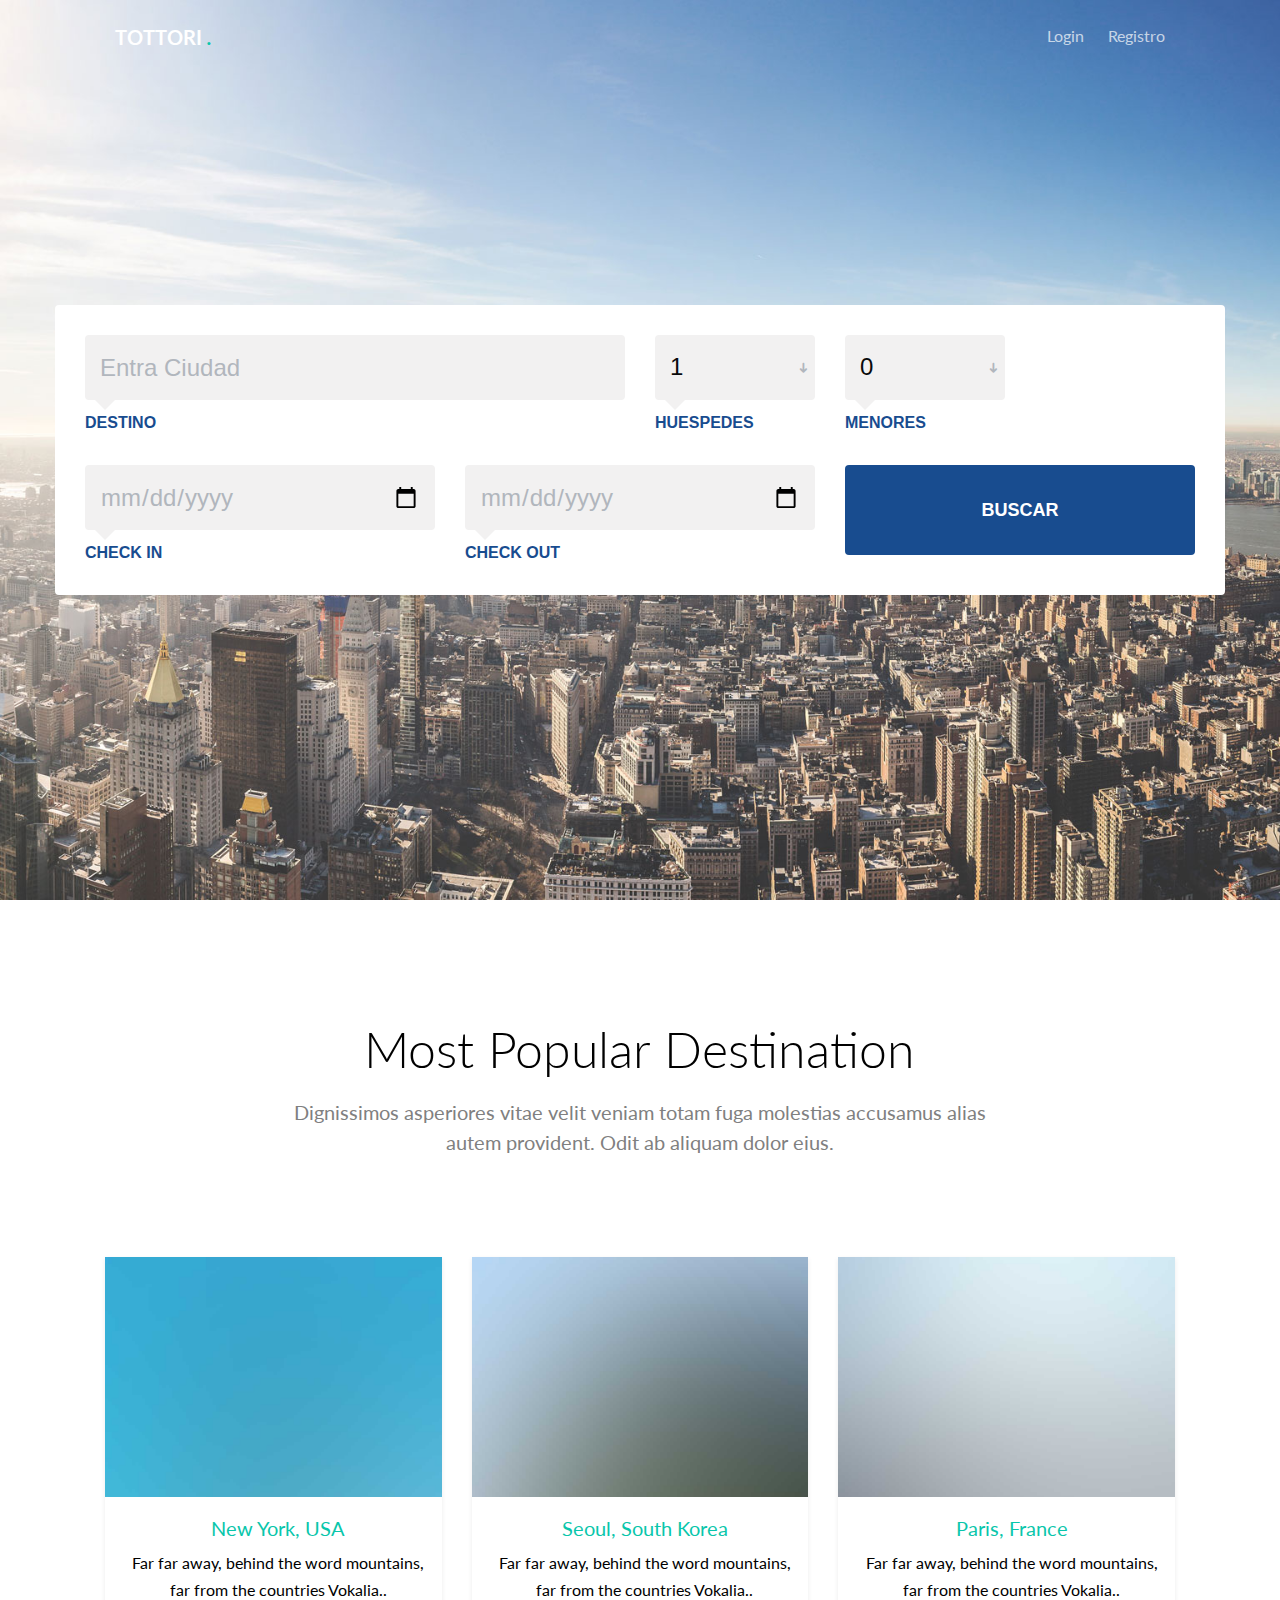
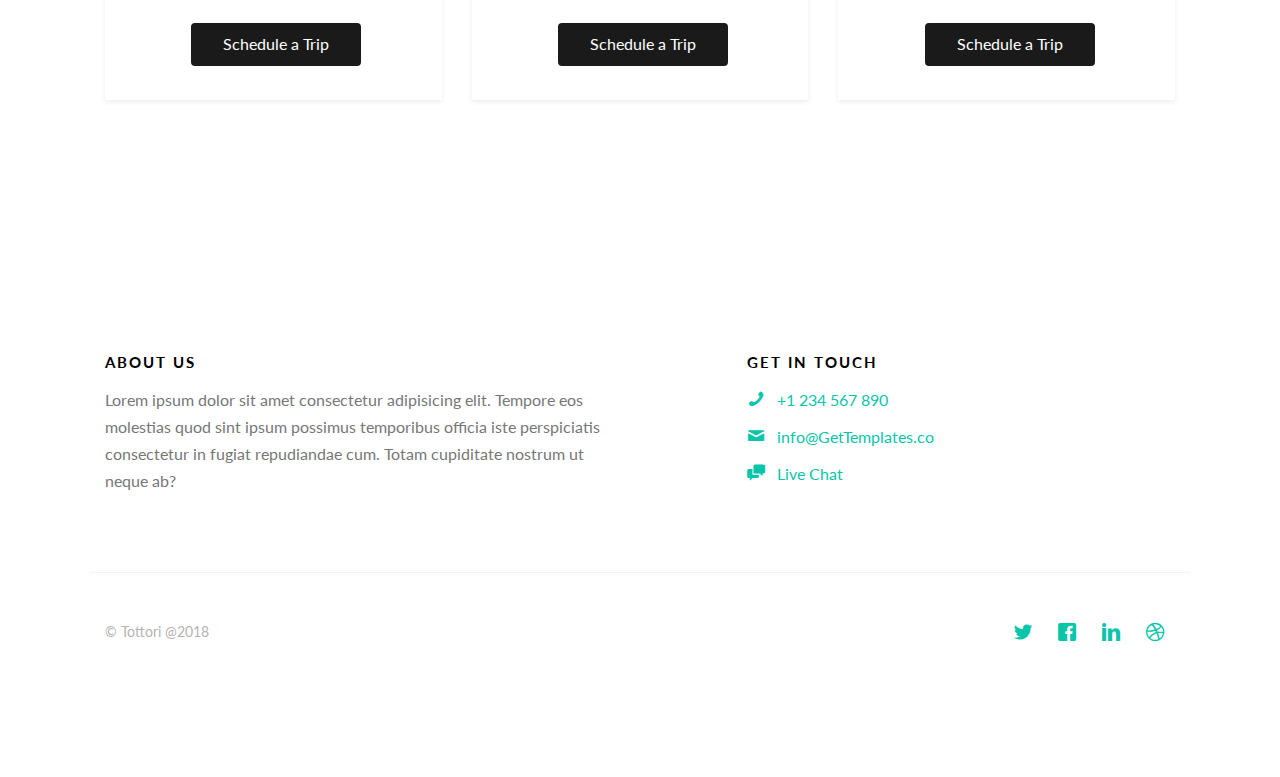
==== index.html @ a3142441 "estructura base WIP" ====
<!DOCTYPE HTML>
<!--
	Aesthetic by gettemplates.co
	Twitter: http://twitter.com/gettemplateco
	URL: http://gettemplates.co
-->
<html>
	<head>
	<meta charset="utf-8">
	<meta http-equiv="X-UA-Compatible" content="IE=edge">
	<title>Traveler &mdash; Free Website Template, Free HTML5 Template by GetTemplates.co</title>
	<meta name="viewport" content="width=device-width, initial-scale=1">
	<meta name="description" content="Free HTML5 Website Template by GetTemplates.co" />
	<meta name="keywords" content="free website templates, free html5, free template, free bootstrap, free website template, html5, css3, mobile first, responsive" />
	<meta name="author" content="GetTemplates.co" />

  	<!-- Facebook and Twitter integration -->
	<meta property="og:title" content=""/>
	<meta property="og:image" content=""/>
	<meta property="og:url" content=""/>
	<meta property="og:site_name" content=""/>
	<meta property="og:description" content=""/>
	<meta name="twitter:title" content="" />
	<meta name="twitter:image" content="" />
	<meta name="twitter:url" content="" />
	<meta name="twitter:card" content="" />

	<link href="https://fonts.googleapis.com/css?family=Lato:300,400,700" rel="stylesheet">
	
	<!-- Animate.css -->
	<link rel="stylesheet" href="css/animate.css">
	<!-- Icomoon Icon Fonts-->
	<link rel="stylesheet" href="css/icomoon.css">
	<!-- Themify Icons-->
	<link rel="stylesheet" href="css/themify-icons.css">
	<!-- Bootstrap  -->
	<link rel="stylesheet" href="css/bootstrap.css">

	<!-- Magnific Popup -->
	<link rel="stylesheet" href="css/magnific-popup.css">

	<!-- Magnific Popup -->
	<link rel="stylesheet" href="css/bootstrap-datepicker.min.css">

	<!-- Owl Carousel  -->
	<link rel="stylesheet" href="css/owl.carousel.min.css">
	<link rel="stylesheet" href="css/owl.theme.default.min.css">

	<!-- Theme style  -->
	<link rel="stylesheet" href="css/style.css"><link rel="stylesheet" href="css/bookingFormStyle.css">

	<!-- Modernizr JS -->
	<script src="js/modernizr-2.6.2.min.js"></script>
	<!-- FOR IE9 below -->
	<!--[if lt IE 9]>
	<script src="js/respond.min.js"></script>
	<![endif]-->

	</head>
	<body>
		
	<div class="gtco-loader"></div>
	
	<div id="page">

	
	<!-- <div class="page-inner"> -->
	<nav class="gtco-nav" role="navigation">
		<div class="gtco-container">
			
			<div class="row">
				<div class="col-sm-4 col-xs-12">
					<div id="gtco-logo"><a href="index.html">Tottori <em>.</em></a></div>
				</div>
				<div class="col-xs-8 text-right menu-1">
					<ul>
						<li> <a href="login.html">Login</a></li>
                        <li> <a href="registro.html">Registro</a></li>
					</ul>	
				</div>
			</div>
			
		</div>
	</nav>

	<header id="gtco-header">
        <div class="gtco-sectiong ">
            <div class="row">
            <div id="booking" class="section">
                <div class="section-center">
                    <div class="container">
                        <div class="row">
                            <div class="booking-form">
                                <form>
                                    <div class="col-md-6">
                                        <div class="form-group">
                                            <input class="form-control" type="text" placeholder="Entra Ciudad">
                                            <span class="form-label">Destino</span>
                                        </div>
                                    </div>
                                    <div class="col-md-2">
                                        <div class="form-group">
                                            <select class="form-control">
                                                <option>1</option>
                                                <option>2</option>
                                                <option>3</option>
                                                <option>4</option>
                                            </select>
                                            <span class="select-arrow"></span>
                                            <span class="form-label">Huespedes</span>
                                        </div>
                                    </div>
                                    <div class="col-md-2">
                                        <div class="form-group">
                                            <select class="form-control">
                                                <option>0</option>
                                                <option>1</option>
                                                <option>2</option>
                                            </select>
                                            <span class="select-arrow"></span>
                                            <span class="form-label">Menores</span>
                                        </div>
                                    </div>
                                    <div class="col-md-4">
                                        <div class="form-group">
                                            <input class="form-control" type="date" required>
                                            <span class="form-label">Check In</span>
                                        </div>
                                    </div>
                                    <div class="col-md-4">
                                        <div class="form-group">
                                            <input class="form-control" type="date" required>
                                            <span class="form-label">Check out</span>
                                        </div>
                                    </div>
                                    <div class="col-md-4">
                                        <div class="form-btn">
                                            <button class="submit-btn">Buscar</button>
                                        </div>
                                    </div>
                                </form>
                            </div>
                        </div>
                    </div>
                </div>
            </div>

            </div>
		</div>
	</header>

	<div class="gtco-section">
		<div class="gtco-container">
			<div class="row">
				<div class="col-md-8 col-md-offset-2 text-center gtco-heading">
					<h2>Most Popular Destination</h2>
					<p>Dignissimos asperiores vitae velit veniam totam fuga molestias accusamus alias autem provident. Odit ab aliquam dolor eius.</p>
				</div>
			</div>
			<div class="row">

				<div class="col-lg-4 col-md-4 col-sm-6">
					<a href="images/img_1.jpg" class="fh5co-card-item image-popup">
						<figure>
							<div class="overlay"><i class="ti-plus"></i></div>
							<img src="images/img_1.jpg" alt="Image" class="img-responsive">
						</figure>
						<div class="fh5co-text">
							<h2>New York, USA</h2>
							<p>Far far away, behind the word mountains, far from the countries Vokalia..</p>
							<p><span class="btn btn-primary">Schedule a Trip</span></p>
						</div>
					</a>
				</div>
				<div class="col-lg-4 col-md-4 col-sm-6">
					<a href="images/img_2.jpg" class="fh5co-card-item image-popup">
						<figure>
							<div class="overlay"><i class="ti-plus"></i></div>
							<img src="images/img_2.jpg" alt="Image" class="img-responsive">
						</figure>
						<div class="fh5co-text">
							<h2>Seoul, South Korea</h2>
							<p>Far far away, behind the word mountains, far from the countries Vokalia..</p>
							<p><span class="btn btn-primary">Schedule a Trip</span></p>
						</div>
					</a>
				</div>
				<div class="col-lg-4 col-md-4 col-sm-6">
					<a href="images/img_3.jpg" class="fh5co-card-item image-popup">
						<figure>
							<div class="overlay"><i class="ti-plus"></i></div>
							<img src="images/img_3.jpg" alt="Image" class="img-responsive">
						</figure>
						<div class="fh5co-text">
							<h2>Paris, France</h2>
							<p>Far far away, behind the word mountains, far from the countries Vokalia..</p>
							<p><span class="btn btn-primary">Schedule a Trip</span></p>
						</div>
					</a>
				</div>




			</div>
		</div>
	</div>


	<footer id="gtco-footer" role="contentinfo">
		<div class="gtco-container">
			<div class="row row-p	b-md">

				<div class="col-md-6">
					<div class="gtco-widget">
						<h3>About Us</h3>
						<p>Lorem ipsum dolor sit amet consectetur adipisicing elit. Tempore eos molestias quod sint ipsum possimus temporibus officia iste perspiciatis consectetur in fugiat repudiandae cum. Totam cupiditate nostrum ut neque ab?</p>
					</div>
				</div>



				<div class="col-md-6 col-md-push-1">
					<div class="gtco-widget">
						<h3>Get In Touch</h3>
						<ul class="gtco-quick-contact">
							<li><a href="#"><i class="icon-phone"></i> +1 234 567 890</a></li>
							<li><a href="#"><i class="icon-mail2"></i> info@GetTemplates.co</a></li>
							<li><a href="#"><i class="icon-chat"></i> Live Chat</a></li>
						</ul>
					</div>
				</div>

			</div>

			<div class="row copyright">
				<div class="col-md-12">
					<p class="pull-left">
						<small class="block">&copy; Tottori @2018</small>
					</p>
					<p class="pull-right">
						<ul class="gtco-social-icons pull-right">
							<li><a href="#"><i class="icon-twitter"></i></a></li>
							<li><a href="#"><i class="icon-facebook"></i></a></li>
							<li><a href="#"><i class="icon-linkedin"></i></a></li>
							<li><a href="#"><i class="icon-dribbble"></i></a></li>
						</ul>
					</p>
				</div>
			</div>

		</div>
	</footer>
	<!-- </div> -->

	</div>

	<div class="gototop js-top">
		<a href="#" class="js-gotop"><i class="icon-arrow-up"></i></a>
	</div>
	
	<!-- jQuery -->
	<script src="js/jquery.min.js"></script>
	<!-- jQuery Easing -->
	<script src="js/jquery.easing.1.3.js"></script>
	<!-- Bootstrap -->
	<script src="js/bootstrap.min.js"></script>
	<!-- Waypoints -->
	<script src="js/jquery.waypoints.min.js"></script>
	<!-- Carousel -->
	<script src="js/owl.carousel.min.js"></script>
	<!-- countTo -->
	<script src="js/jquery.countTo.js"></script>

	<!-- Stellar Parallax -->
	<script src="js/jquery.stellar.min.js"></script>

	<!-- Magnific Popup -->
	<script src="js/jquery.magnific-popup.min.js"></script>
	<script src="js/magnific-popup-options.js"></script>
	
	<!-- Datepicker -->
	<script src="js/bootstrap-datepicker.min.js"></script>
	

	<!-- Main -->
	<script src="js/main.js"></script>

	</body>
</html>
---- css/icomoon.css ----
@font-face {
  font-family: 'icomoon';
  src:  url('../fonts/icomoon/icomoon.eot?6iuir');
  src:  url('../fonts/icomoon/icomoon.eot?6iuir#iefix') format('embedded-opentype'),
    url('../fonts/icomoon/icomoon.ttf?6iuir') format('truetype'),
    url('../fonts/icomoon/icomoon.woff?6iuir') format('woff'),
    url('../fonts/icomoon/icomoon.svg?6iuir#icomoon') format('svg');
  font-weight: normal;
  font-style: normal;
}

[class^="icon-"], [class*=" icon-"] {
  /* use !important to prevent issues with browser extensions that change fonts */
  font-family: 'icomoon' !important;
  speak: none;
  font-style: normal;
  font-weight: normal;
  font-variant: normal;
  text-transform: none;
  line-height: 1;

  /* Better Font Rendering =========== */
  -webkit-font-smoothing: antialiased;
  -moz-osx-font-smoothing: grayscale;
}

.icon-eye:before {
  content: "\e000";
}
.icon-paper-clip:before {
  content: "\e001";
}
.icon-mail:before {
  content: "\e002";
}
.icon-toggle:before {
  content: "\e003";
}
.icon-layout:before {
  content: "\e004";
}
.icon-link:before {
  content: "\e005";
}
.icon-bell:before {
  content: "\e006";
}
.icon-lock:before {
  content: "\e007";
}
.icon-unlock:before {
  content: "\e008";
}
.icon-ribbon:before {
  content: "\e009";
}
.icon-image:before {
  content: "\e010";
}
.icon-signal:before {
  content: "\e011";
}
.icon-target:before {
  content: "\e012";
}
.icon-clipboard:before {
  content: "\e013";
}
.icon-clock:before {
  content: "\e014";
}
.icon-watch:before {
  content: "\e015";
}
.icon-air-play:before {
  content: "\e016";
}
.icon-camera:before {
  content: "\e017";
}
.icon-video:before {
  content: "\e018";
}
.icon-disc:before {
  content: "\e019";
}
.icon-printer:before {
  content: "\e020";
}
.icon-monitor:before {
  content: "\e021";
}
.icon-server:before {
  content: "\e022";
}
.icon-cog:before {
  content: "\e023";
}
.icon-heart:before {
  content: "\e024";
}
.icon-paragraph:before {
  content: "\e025";
}
.icon-align-justify:before {
  content: "\e026";
}
.icon-align-left:before {
  content: "\e027";
}
.icon-align-center:before {
  content: "\e028";
}
.icon-align-right:before {
  content: "\e029";
}
.icon-book:before {
  content: "\e030";
}
.icon-layers:before {
  content: "\e031";
}
.icon-stack:before {
  content: "\e032";
}
.icon-stack-2:before {
  content: "\e033";
}
.icon-paper:before {
  content: "\e034";
}
.icon-paper-stack:before {
  content: "\e035";
}
.icon-search:before {
  content: "\e036";
}
.icon-zoom-in:before {
  content: "\e037";
}
.icon-zoom-out:before {
  content: "\e038";
}
.icon-reply:before {
  content: "\e039";
}
.icon-circle-plus:before {
  content: "\e040";
}
.icon-circle-minus:before {
  content: "\e041";
}
.icon-circle-check:before {
  content: "\e042";
}
.icon-circle-cross:before {
  content: "\e043";
}
.icon-square-plus:before {
  content: "\e044";
}
.icon-square-minus:before {
  content: "\e045";
}
.icon-square-check:before {
  content: "\e046";
}
.icon-square-cross:before {
  content: "\e047";
}
.icon-microphone:before {
  content: "\e048";
}
.icon-record:before {
  content: "\e049";
}
.icon-skip-back:before {
  content: "\e050";
}
.icon-rewind:before {
  content: "\e051";
}
.icon-play:before {
  content: "\e052";
}
.icon-pause:before {
  content: "\e053";
}
.icon-stop:before {
  content: "\e054";
}
.icon-fast-forward:before {
  content: "\e055";
}
.icon-skip-forward:before {
  content: "\e056";
}
.icon-shuffle:before {
  content: "\e057";
}
.icon-repeat:before {
  content: "\e058";
}
.icon-folder:before {
  content: "\e059";
}
.icon-umbrella:before {
  content: "\e060";
}
.icon-moon:before {
  content: "\e061";
}
.icon-thermometer:before {
  content: "\e062";
}
.icon-drop:before {
  content: "\e063";
}
.icon-sun:before {
  content: "\e064";
}
.icon-cloud:before {
  content: "\e065";
}
.icon-cloud-upload:before {
  content: "\e066";
}
.icon-cloud-download:before {
  content: "\e067";
}
.icon-upload:before {
  content: "\e068";
}
.icon-download:before {
  content: "\e069";
}
.icon-location:before {
  content: "\e070";
}
.icon-location-2:before {
  content: "\e071";
}
.icon-map:before {
  content: "\e072";
}
.icon-battery:before {
  content: "\e073";
}
.icon-head:before {
  content: "\e074";
}
.icon-briefcase:before {
  content: "\e075";
}
.icon-speech-bubble:before {
  content: "\e076";
}
.icon-anchor:before {
  content: "\e077";
}
.icon-globe:before {
  content: "\e078";
}
.icon-box:before {
  content: "\e079";
}
.icon-reload:before {
  content: "\e080";
}
.icon-share:before {
  content: "\e081";
}
.icon-marquee:before {
  content: "\e082";
}
.icon-marquee-plus:before {
  content: "\e083";
}
.icon-marquee-minus:before {
  content: "\e084";
}
.icon-tag:before {
  content: "\e085";
}
.icon-power:before {
  content: "\e086";
}
.icon-command:before {
  content: "\e087";
}
.icon-alt:before {
  content: "\e088";
}
.icon-esc:before {
  content: "\e089";
}
.icon-bar-graph:before {
  content: "\e090";
}
.icon-bar-graph-2:before {
  content: "\e091";
}
.icon-pie-graph:before {
  content: "\e092";
}
.icon-star:before {
  content: "\e093";
}
.icon-arrow-left:before {
  content: "\e094";
}
.icon-arrow-right:before {
  content: "\e095";
}
.icon-arrow-up:before {
  content: "\e096";
}
.icon-arrow-down:before {
  content: "\e097";
}
.icon-volume:before {
  content: "\e098";
}
.icon-mute:before {
  content: "\e099";
}
.icon-content-right:before {
  content: "\e100";
}
.icon-content-left:before {
  content: "\e101";
}
.icon-grid:before {
  content: "\e102";
}
.icon-grid-2:before {
  content: "\e103";
}
.icon-columns:before {
  content: "\e104";
}
.icon-loader:before {
  content: "\e105";
}
.icon-bag:before {
  content: "\e106";
}
.icon-ban:before {
  content: "\e107";
}
.icon-flag:before {
  content: "\e108";
}
.icon-trash:before {
  content: "\e109";
}
.icon-expand:before {
  content: "\e110";
}
.icon-contract:before {
  content: "\e111";
}
.icon-maximize:before {
  content: "\e112";
}
.icon-minimize:before {
  content: "\e113";
}
.icon-plus:before {
  content: "\e114";
}
.icon-minus:before {
  content: "\e115";
}
.icon-check:before {
  content: "\e116";
}
.icon-cross:before {
  content: "\e117";
}
.icon-move:before {
  content: "\e118";
}
.icon-delete:before {
  content: "\e119";
}
.icon-menu:before {
  content: "\e120";
}
.icon-archive:before {
  content: "\e121";
}
.icon-inbox:before {
  content: "\e122";
}
.icon-outbox:before {
  content: "\e123";
}
.icon-file:before {
  content: "\e124";
}
.icon-file-add:before {
  content: "\e125";
}
.icon-file-subtract:before {
  content: "\e126";
}
.icon-help:before {
  content: "\e127";
}
.icon-open:before {
  content: "\e128";
}
.icon-ellipsis:before {
  content: "\e129";
}
.icon-add-to-list:before {
  content: "\e900";
}
.icon-classic-computer:before {
  content: "\e901";
}
.icon-controller-fast-backward:before {
  content: "\e902";
}
.icon-creative-commons-attribution:before {
  content: "\e903";
}
.icon-creative-commons-noderivs:before {
  content: "\e904";
}
.icon-creative-commons-noncommercial-eu:before {
  content: "\e905";
}
.icon-creative-commons-noncommercial-us:before {
  content: "\e906";
}
.icon-creative-commons-public-domain:before {
  content: "\e907";
}
.icon-creative-commons-remix:before {
  content: "\e908";
}
.icon-creative-commons-share:before {
  content: "\e909";
}
.icon-creative-commons-sharealike:before {
  content: "\e90a";
}
.icon-creative-commons:before {
  content: "\e90b";
}
.icon-document-landscape:before {
  content: "\e90c";
}
.icon-remove-user:before {
  content: "\e90d";
}
.icon-warning:before {
  content: "\e90e";
}
.icon-arrow-bold-down:before {
  content: "\e90f";
}
.icon-arrow-bold-left:before {
  content: "\e910";
}
.icon-arrow-bold-right:before {
  content: "\e911";
}
.icon-arrow-bold-up:before {
  content: "\e912";
}
.icon-arrow-down2:before {
  content: "\e913";
}
.icon-arrow-left2:before {
  content: "\e914";
}
.icon-arrow-long-down:before {
  content: "\e915";
}
.icon-arrow-long-left:before {
  content: "\e916";
}
.icon-arrow-long-right:before {
  content: "\e917";
}
.icon-arrow-long-up:before {
  content: "\e918";
}
.icon-arrow-right2:before {
  content: "\e919";
}
.icon-arrow-up2:before {
  content: "\e91a";
}
.icon-arrow-with-circle-down:before {
  content: "\e91b";
}
.icon-arrow-with-circle-left:before {
  content: "\e91c";
}
.icon-arrow-with-circle-right:before {
  content: "\e91d";
}
.icon-arrow-with-circle-up:before {
  content: "\e91e";
}
.icon-bookmark:before {
  content: "\e91f";
}
.icon-bookmarks:before {
  content: "\e920";
}
.icon-chevron-down:before {
  content: "\e921";
}
.icon-chevron-left:before {
  content: "\e922";
}
.icon-chevron-right:before {
  content: "\e923";
}
.icon-chevron-small-down:before {
  content: "\e924";
}
.icon-chevron-small-left:before {
  content: "\e925";
}
.icon-chevron-small-right:before {
  content: "\e926";
}
.icon-chevron-small-up:before {
  content: "\e927";
}
.icon-chevron-thin-down:before {
  content: "\e928";
}
.icon-chevron-thin-left:before {
  content: "\e929";
}
.icon-chevron-thin-right:before {
  content: "\e92a";
}
.icon-chevron-thin-up:before {
  content: "\e92b";
}
.icon-chevron-up:before {
  content: "\e92c";
}
.icon-chevron-with-circle-down:before {
  content: "\e92d";
}
.icon-chevron-with-circle-left:before {
  content: "\e92e";
}
.icon-chevron-with-circle-right:before {
  content: "\e92f";
}
.icon-chevron-with-circle-up:before {
  content: "\e930";
}
.icon-cloud2:before {
  content: "\e931";
}
.icon-controller-fast-forward:before {
  content: "\e932";
}
.icon-controller-jump-to-start:before {
  content: "\e933";
}
.icon-controller-next:before {
  content: "\e934";
}
.icon-controller-paus:before {
  content: "\e935";
}
.icon-controller-play:before {
  content: "\e936";
}
.icon-controller-record:before {
  content: "\e937";
}
.icon-controller-stop:before {
  content: "\e938";
}
.icon-controller-volume:before {
  content: "\e939";
}
.icon-dot-single:before {
  content: "\e93a";
}
.icon-dots-three-horizontal:before {
  content: "\e93b";
}
.icon-dots-three-vertical:before {
  content: "\e93c";
}
.icon-dots-two-horizontal:before {
  content: "\e93d";
}
.icon-dots-two-vertical:before {
  content: "\e93e";
}
.icon-download2:before {
  content: "\e93f";
}
.icon-emoji-flirt:before {
  content: "\e940";
}
.icon-flow-branch:before {
  content: "\e941";
}
.icon-flow-cascade:before {
  content: "\e942";
}
.icon-flow-line:before {
  content: "\e943";
}
.icon-flow-parallel:before {
  content: "\e944";
}
.icon-flow-tree:before {
  content: "\e945";
}
.icon-install:before {
  content: "\e946";
}
.icon-layers2:before {
  content: "\e947";
}
.icon-open-book:before {
  content: "\e948";
}
.icon-resize-100:before {
  content: "\e949";
}
.icon-resize-full-screen:before {
  content: "\e94a";
}
.icon-save:before {
  content: "\e94b";
}
.icon-select-arrows:before {
  content: "\e94c";
}
.icon-sound-mute:before {
  content: "\e94d";
}
.icon-sound:before {
  content: "\e94e";
}
.icon-trash2:before {
  content: "\e94f";
}
.icon-triangle-down:before {
  content: "\e950";
}
.icon-triangle-left:before {
  content: "\e951";
}
.icon-triangle-right:before {
  content: "\e952";
}
.icon-triangle-up:before {
  content: "\e953";
}
.icon-uninstall:before {
  content: "\e954";
}
.icon-upload-to-cloud:before {
  content: "\e955";
}
.icon-upload2:before {
  content: "\e956";
}
.icon-add-user:before {
  content: "\e957";
}
.icon-address:before {
  content: "\e958";
}
.icon-adjust:before {
  content: "\e959";
}
.icon-air:before {
  content: "\e95a";
}
.icon-aircraft-landing:before {
  content: "\e95b";
}
.icon-aircraft-take-off:before {
  content: "\e95c";
}
.icon-aircraft:before {
  content: "\e95d";
}
.icon-align-bottom:before {
  content: "\e95e";
}
.icon-align-horizontal-middle:before {
  content: "\e95f";
}
.icon-align-left2:before {
  content: "\e960";
}
.icon-align-right2:before {
  content: "\e961";
}
.icon-align-top:before {
  content: "\e962";
}
.icon-align-vertical-middle:before {
  content: "\e963";
}
.icon-archive2:before {
  content: "\e964";
}
.icon-area-graph:before {
  content: "\e965";
}
.icon-attachment:before {
  content: "\e966";
}
.icon-awareness-ribbon:before {
  content: "\e967";
}
.icon-back-in-time:before {
  content: "\e968";
}
.icon-back:before {
  content: "\e969";
}
.icon-bar-graph2:before {
  content: "\e96a";
}
.icon-battery2:before {
  content: "\e96b";
}
.icon-beamed-note:before {
  content: "\e96c";
}
.icon-bell2:before {
  content: "\e96d";
}
.icon-blackboard:before {
  content: "\e96e";
}
.icon-block:before {
  content: "\e96f";
}
.icon-book2:before {
  content: "\e970";
}
.icon-bowl:before {
  content: "\e971";
}
.icon-box2:before {
  content: "\e972";
}
.icon-briefcase2:before {
  content: "\e973";
}
.icon-browser:before {
  content: "\e974";
}
.icon-brush:before {
  content: "\e975";
}
.icon-bucket:before {
  content: "\e976";
}
.icon-cake:before {
  content: "\e977";
}
.icon-calculator:before {
  content: "\e978";
}
.icon-calendar:before {
  content: "\e979";
}
.icon-camera2:before {
  content: "\e97a";
}
.icon-ccw:before {
  content: "\e97b";
}
.icon-chat:before {
  content: "\e97c";
}
.icon-check2:before {
  content: "\e97d";
}
.icon-circle-with-cross:before {
  content: "\e97e";
}
.icon-circle-with-minus:before {
  content: "\e97f";
}
.icon-circle-with-plus:before {
  content: "\e980";
}
.icon-circle:before {
  content: "\e981";
}
.icon-circular-graph:before {
  content: "\e982";
}
.icon-clapperboard:before {
  content: "\e983";
}
.icon-clipboard2:before {
  content: "\e984";
}
.icon-clock2:before {
  content: "\e985";
}
.icon-code:before {
  content: "\e986";
}
.icon-cog2:before {
  content: "\e987";
}
.icon-colours:before {
  content: "\e988";
}
.icon-compass:before {
  content: "\e989";
}
.icon-copy:before {
  content: "\e98a";
}
.icon-credit-card:before {
  content: "\e98b";
}
.icon-credit:before {
  content: "\e98c";
}
.icon-cross2:before {
  content: "\e98d";
}
.icon-cup:before {
  content: "\e98e";
}
.icon-cw:before {
  content: "\e98f";
}
.icon-cycle:before {
  content: "\e990";
}
.icon-database:before {
  content: "\e991";
}
.icon-dial-pad:before {
  content: "\e992";
}
.icon-direction:before {
  content: "\e993";
}
.icon-document:before {
  content: "\e994";
}
.icon-documents:before {
  content: "\e995";
}
.icon-drink:before {
  content: "\e996";
}
.icon-drive:before {
  content: "\e997";
}
.icon-drop2:before {
  content: "\e998";
}
.icon-edit:before {
  content: "\e999";
}
.icon-email:before {
  content: "\e99a";
}
.icon-emoji-happy:before {
  content: "\e99b";
}
.icon-emoji-neutral:before {
  content: "\e99c";
}
.icon-emoji-sad:before {
  content: "\e99d";
}
.icon-erase:before {
  content: "\e99e";
}
.icon-eraser:before {
  content: "\e99f";
}
.icon-export:before {
  content: "\e9a0";
}
.icon-eye2:before {
  content: "\e9a1";
}
.icon-feather:before {
  content: "\e9a2";
}
.icon-flag2:before {
  content: "\e9a3";
}
.icon-flash:before {
  content: "\e9a4";
}
.icon-flashlight:before {
  content: "\e9a5";
}
.icon-flat-brush:before {
  content: "\e9a6";
}
.icon-folder-images:before {
  content: "\e9a7";
}
.icon-folder-music:before {
  content: "\e9a8";
}
.icon-folder-video:before {
  content: "\e9a9";
}
.icon-folder2:before {
  content: "\e9aa";
}
.icon-forward:before {
  content: "\e9ab";
}
.icon-funnel:before {
  content: "\e9ac";
}
.icon-game-controller:before {
  content: "\e9ad";
}
.icon-gauge:before {
  content: "\e9ae";
}
.icon-globe2:before {
  content: "\e9af";
}
.icon-graduation-cap:before {
  content: "\e9b0";
}
.icon-grid2:before {
  content: "\e9b1";
}
.icon-hair-cross:before {
  content: "\e9b2";
}
.icon-hand:before {
  content: "\e9b3";
}
.icon-heart-outlined:before {
  content: "\e9b4";
}
.icon-heart2:before {
  content: "\e9b5";
}
.icon-help-with-circle:before {
  content: "\e9b6";
}
.icon-help2:before {
  content: "\e9b7";
}
.icon-home:before {
  content: "\e9b8";
}
.icon-hour-glass:before {
  content: "\e9b9";
}
.icon-image-inverted:before {
  content: "\e9ba";
}
.icon-image2:before {
  content: "\e9bb";
}
.icon-images:before {
  content: "\e9bc";
}
.icon-inbox2:before {
  content: "\e9bd";
}
.icon-infinity:before {
  content: "\e9be";
}
.icon-info-with-circle:before {
  content: "\e9bf";
}
.icon-info:before {
  content: "\e9c0";
}
.icon-key:before {
  content: "\e9c1";
}
.icon-keyboard:before {
  content: "\e9c2";
}
.icon-lab-flask:before {
  content: "\e9c3";
}
.icon-landline:before {
  content: "\e9c4";
}
.icon-language:before {
  content: "\e9c5";
}
.icon-laptop:before {
  content: "\e9c6";
}
.icon-leaf:before {
  content: "\e9c7";
}
.icon-level-down:before {
  content: "\e9c8";
}
.icon-level-up:before {
  content: "\e9c9";
}
.icon-lifebuoy:before {
  content: "\e9ca";
}
.icon-light-bulb:before {
  content: "\e9cb";
}
.icon-light-down:before {
  content: "\e9cc";
}
.icon-light-up:before {
  content: "\e9cd";
}
.icon-line-graph:before {
  content: "\e9ce";
}
.icon-link2:before {
  content: "\e9cf";
}
.icon-list:before {
  content: "\e9d0";
}
.icon-location-pin:before {
  content: "\e9d1";
}
.icon-location2:before {
  content: "\e9d2";
}
.icon-lock-open:before {
  content: "\e9d3";
}
.icon-lock2:before {
  content: "\e9d4";
}
.icon-log-out:before {
  content: "\e9d5";
}
.icon-login:before {
  content: "\e9d6";
}
.icon-loop:before {
  content: "\e9d7";
}
.icon-magnet:before {
  content: "\e9d8";
}
.icon-magnifying-glass:before {
  content: "\e9d9";
}
.icon-mail2:before {
  content: "\e9da";
}
.icon-man:before {
  content: "\e9db";
}
.icon-map2:before {
  content: "\e9dc";
}
.icon-mask:before {
  content: "\e9dd";
}
.icon-medal:before {
  content: "\e9de";
}
.icon-megaphone:before {
  content: "\e9df";
}
.icon-menu2:before {
  content: "\e9e0";
}
.icon-message:before {
  content: "\e9e1";
}
.icon-mic:before {
  content: "\e9e2";
}
.icon-minus2:before {
  content: "\e9e3";
}
.icon-mobile:before {
  content: "\e9e4";
}
.icon-modern-mic:before {
  content: "\e9e5";
}
.icon-moon2:before {
  content: "\e9e6";
}
.icon-mouse:before {
  content: "\e9e7";
}
.icon-music:before {
  content: "\e9e8";
}
.icon-network:before {
  content: "\e9e9";
}
.icon-new-message:before {
  content: "\e9ea";
}
.icon-new:before {
  content: "\e9eb";
}
.icon-news:before {
  content: "\e9ec";
}
.icon-note:before {
  content: "\e9ed";
}
.icon-notification:before {
  content: "\e9ee";
}
.icon-old-mobile:before {
  content: "\e9ef";
}
.icon-old-phone:before {
  content: "\e9f0";
}
.icon-palette:before {
  content: "\e9f1";
}
.icon-paper-plane:before {
  content: "\e9f2";
}
.icon-pencil:before {
  content: "\e9f3";
}
.icon-phone:before {
  content: "\e9f4";
}
.icon-pie-chart:before {
  content: "\e9f5";
}
.icon-pin:before {
  content: "\e9f6";
}
.icon-plus2:before {
  content: "\e9f7";
}
.icon-popup:before {
  content: "\e9f8";
}
.icon-power-plug:before {
  content: "\e9f9";
}
.icon-price-ribbon:before {
  content: "\e9fa";
}
.icon-price-tag:before {
  content: "\e9fb";
}
.icon-print:before {
  content: "\e9fc";
}
.icon-progress-empty:before {
  content: "\e9fd";
}
.icon-progress-full:before {
  content: "\e9fe";
}
.icon-progress-one:before {
  content: "\e9ff";
}
.icon-progress-two:before {
  content: "\ea00";
}
.icon-publish:before {
  content: "\ea01";
}
.icon-quote:before {
  content: "\ea02";
}
.icon-radio:before {
  content: "\ea03";
}
.icon-reply-all:before {
  content: "\ea04";
}
.icon-reply2:before {
  content: "\ea05";
}
.icon-retweet:before {
  content: "\ea06";
}
.icon-rocket:before {
  content: "\ea07";
}
.icon-round-brush:before {
  content: "\ea08";
}
.icon-rss:before {
  content: "\ea09";
}
.icon-ruler:before {
  content: "\ea0a";
}
.icon-scissors:before {
  content: "\ea0b";
}
.icon-share-alternitive:before {
  content: "\ea0c";
}
.icon-share2:before {
  content: "\ea0d";
}
.icon-shareable:before {
  content: "\ea0e";
}
.icon-shield:before {
  content: "\ea0f";
}
.icon-shop:before {
  content: "\ea10";
}
.icon-shopping-bag:before {
  content: "\ea11";
}
.icon-shopping-basket:before {
  content: "\ea12";
}
.icon-shopping-cart:before {
  content: "\ea13";
}
.icon-shuffle2:before {
  content: "\ea14";
}
.icon-signal2:before {
  content: "\ea15";
}
.icon-sound-mix:before {
  content: "\ea16";
}
.icon-sports-club:before {
  content: "\ea17";
}
.icon-spreadsheet:before {
  content: "\ea18";
}
.icon-squared-cross:before {
  content: "\ea19";
}
.icon-squared-minus:before {
  content: "\ea1a";
}
.icon-squared-plus:before {
  content: "\ea1b";
}
.icon-star-outlined:before {
  content: "\ea1c";
}
.icon-star2:before {
  content: "\ea1d";
}
.icon-stopwatch:before {
  content: "\ea1e";
}
.icon-suitcase:before {
  content: "\ea1f";
}
.icon-swap:before {
  content: "\ea20";
}
.icon-sweden:before {
  content: "\ea21";
}
.icon-switch:before {
  content: "\ea22";
}
.icon-tablet:before {
  content: "\ea23";
}
.icon-tag2:before {
  content: "\ea24";
}
.icon-text-document-inverted:before {
  content: "\ea25";
}
.icon-text-document:before {
  content: "\ea26";
}
.icon-text:before {
  content: "\ea27";
}
.icon-thermometer2:before {
  content: "\ea28";
}
.icon-thumbs-down:before {
  content: "\ea29";
}
.icon-thumbs-up:before {
  content: "\ea2a";
}
.icon-thunder-cloud:before {
  content: "\ea2b";
}
.icon-ticket:before {
  content: "\ea2c";
}
.icon-time-slot:before {
  content: "\ea2d";
}
.icon-tools:before {
  content: "\ea2e";
}
.icon-traffic-cone:before {
  content: "\ea2f";
}
.icon-tree:before {
  content: "\ea30";
}
.icon-trophy:before {
  content: "\ea31";
}
.icon-tv:before {
  content: "\ea32";
}
.icon-typing:before {
  content: "\ea33";
}
.icon-unread:before {
  content: "\ea34";
}
.icon-untag:before {
  content: "\ea35";
}
.icon-user:before {
  content: "\ea36";
}
.icon-users:before {
  content: "\ea37";
}
.icon-v-card:before {
  content: "\ea38";
}
.icon-video2:before {
  content: "\ea39";
}
.icon-vinyl:before {
  content: "\ea3a";
}
.icon-voicemail:before {
  content: "\ea3b";
}
.icon-wallet:before {
  content: "\ea3c";
}
.icon-water:before {
  content: "\ea3d";
}
.icon-px-with-circle:before {
  content: "\ea3e";
}
.icon-px:before {
  content: "\ea3f";
}
.icon-basecamp:before {
  content: "\ea40";
}
.icon-behance:before {
  content: "\ea41";
}
.icon-creative-cloud:before {
  content: "\ea42";
}
.icon-dropbox:before {
  content: "\ea43";
}
.icon-evernote:before {
  content: "\ea44";
}
.icon-flattr:before {
  content: "\ea45";
}
.icon-foursquare:before {
  content: "\ea46";
}
.icon-google-drive:before {
  content: "\ea47";
}
.icon-google-hangouts:before {
  content: "\ea48";
}
.icon-grooveshark:before {
  content: "\ea49";
}
.icon-icloud:before {
  content: "\ea4a";
}
.icon-mixi:before {
  content: "\ea4b";
}
.icon-onedrive:before {
  content: "\ea4c";
}
.icon-paypal:before {
  content: "\ea4d";
}
.icon-picasa:before {
  content: "\ea4e";
}
.icon-qq:before {
  content: "\ea4f";
}
.icon-rdio-with-circle:before {
  content: "\ea50";
}
.icon-renren:before {
  content: "\ea51";
}
.icon-scribd:before {
  content: "\ea52";
}
.icon-sina-weibo:before {
  content: "\ea53";
}
.icon-skype-with-circle:before {
  content: "\ea54";
}
.icon-skype:before {
  content: "\ea55";
}
.icon-slideshare:before {
  content: "\ea56";
}
.icon-smashing:before {
  content: "\ea57";
}
.icon-soundcloud:before {
  content: "\ea58";
}
.icon-spotify-with-circle:before {
  content: "\ea59";
}
.icon-spotify:before {
  content: "\ea5a";
}
.icon-swarm:before {
  content: "\ea5b";
}
.icon-vine-with-circle:before {
  content: "\ea5c";
}
.icon-vine:before {
  content: "\ea5d";
}
.icon-vk-alternitive:before {
  content: "\ea5e";
}
.icon-vk-with-circle:before {
  content: "\ea5f";
}
.icon-vk:before {
  content: "\ea60";
}
.icon-xing-with-circle:before {
  content: "\ea61";
}
.icon-xing:before {
  content: "\ea62";
}
.icon-yelp:before {
  content: "\ea63";
}
.icon-dribbble-with-circle:before {
  content: "\ea64";
}
.icon-dribbble:before {
  content: "\ea65";
}
.icon-facebook-with-circle:before {
  content: "\ea66";
}
.icon-facebook:before {
  content: "\ea67";
}
.icon-flickr-with-circle:before {
  content: "\ea68";
}
.icon-flickr:before {
  content: "\ea69";
}
.icon-github-with-circle:before {
  content: "\ea6a";
}
.icon-github:before {
  content: "\ea6b";
}
.icon-google-with-circle:before {
  content: "\ea6c";
}
.icon-google:before {
  content: "\ea6d";
}
.icon-instagram-with-circle:before {
  content: "\ea6e";
}
.icon-instagram:before {
  content: "\ea6f";
}
.icon-lastfm-with-circle:before {
  content: "\ea70";
}
.icon-lastfm:before {
  content: "\ea71";
}
.icon-linkedin-with-circle:before {
  content: "\ea72";
}
.icon-linkedin:before {
  content: "\ea73";
}
.icon-pinterest-with-circle:before {
  content: "\ea74";
}
.icon-pinterest:before {
  content: "\ea75";
}
.icon-rdio:before {
  content: "\ea76";
}
.icon-stumbleupon-with-circle:before {
  content: "\ea77";
}
.icon-stumbleupon:before {
  content: "\ea78";
}
.icon-tumblr-with-circle:before {
  content: "\ea79";
}
.icon-tumblr:before {
  content: "\ea7a";
}
.icon-twitter-with-circle:before {
  content: "\ea7b";
}
.icon-twitter:before {
  content: "\ea7c";
}
.icon-vimeo-with-circle:before {
  content: "\ea7d";
}
.icon-vimeo:before {
  content: "\ea7e";
}
.icon-youtube-with-circle:before {
  content: "\ea7f";
}
.icon-youtube:before {
  content: "\ea80";
}
---- css/themify-icons.css ----
@font-face {
	font-family: 'themify';
	src:url('../fonts/themify-icons/themify.eot?-fvbane');
	src:url('../fonts/themify-icons/themify.eot?#iefix-fvbane') format('embedded-opentype'),
		url('../fonts/themify-icons/themify.woff?-fvbane') format('woff'),
		url('../fonts/themify-icons/themify.ttf?-fvbane') format('truetype'),
		url('../fonts/themify-icons/themify.svg?-fvbane#themify') format('svg');
	font-weight: normal;
	font-style: normal;
}

[class^="ti-"], [class*=" ti-"] {
	font-family: 'themify';
	speak: none;
	font-style: normal;
	font-weight: normal;
	font-variant: normal;
	text-transform: none;
	line-height: 1;

	/* Better Font Rendering =========== */
	-webkit-font-smoothing: antialiased;
	-moz-osx-font-smoothing: grayscale;
}

.ti-wand:before {
	content: "\e600";
}
.ti-volume:before {
	content: "\e601";
}
.ti-user:before {
	content: "\e602";
}
.ti-unlock:before {
	content: "\e603";
}
.ti-unlink:before {
	content: "\e604";
}
.ti-trash:before {
	content: "\e605";
}
.ti-thought:before {
	content: "\e606";
}
.ti-target:before {
	content: "\e607";
}
.ti-tag:before {
	content: "\e608";
}
.ti-tablet:before {
	content: "\e609";
}
.ti-star:before {
	content: "\e60a";
}
.ti-spray:before {
	content: "\e60b";
}
.ti-signal:before {
	content: "\e60c";
}
.ti-shopping-cart:before {
	content: "\e60d";
}
.ti-shopping-cart-full:before {
	content: "\e60e";
}
.ti-settings:before {
	content: "\e60f";
}
.ti-search:before {
	content: "\e610";
}
.ti-zoom-in:before {
	content: "\e611";
}
.ti-zoom-out:before {
	content: "\e612";
}
.ti-cut:before {
	content: "\e613";
}
.ti-ruler:before {
	content: "\e614";
}
.ti-ruler-pencil:before {
	content: "\e615";
}
.ti-ruler-alt:before {
	content: "\e616";
}
.ti-bookmark:before {
	content: "\e617";
}
.ti-bookmark-alt:before {
	content: "\e618";
}
.ti-reload:before {
	content: "\e619";
}
.ti-plus:before {
	content: "\e61a";
}
.ti-pin:before {
	content: "\e61b";
}
.ti-pencil:before {
	content: "\e61c";
}
.ti-pencil-alt:before {
	content: "\e61d";
}
.ti-paint-roller:before {
	content: "\e61e";
}
.ti-paint-bucket:before {
	content: "\e61f";
}
.ti-na:before {
	content: "\e620";
}
.ti-mobile:before {
	content: "\e621";
}
.ti-minus:before {
	content: "\e622";
}
.ti-medall:before {
	content: "\e623";
}
.ti-medall-alt:before {
	content: "\e624";
}
.ti-marker:before {
	content: "\e625";
}
.ti-marker-alt:before {
	content: "\e626";
}
.ti-arrow-up:before {
	content: "\e627";
}
.ti-arrow-right:before {
	content: "\e628";
}
.ti-arrow-left:before {
	content: "\e629";
}
.ti-arrow-down:before {
	content: "\e62a";
}
.ti-lock:before {
	content: "\e62b";
}
.ti-location-arrow:before {
	content: "\e62c";
}
.ti-link:before {
	content: "\e62d";
}
.ti-layout:before {
	content: "\e62e";
}
.ti-layers:before {
	content: "\e62f";
}
.ti-layers-alt:before {
	content: "\e630";
}
.ti-key:before {
	content: "\e631";
}
.ti-import:before {
	content: "\e632";
}
.ti-image:before {
	content: "\e633";
}
.ti-heart:before {
	content: "\e634";
}
.ti-heart-broken:before {
	content: "\e635";
}
.ti-hand-stop:before {
	content: "\e636";
}
.ti-hand-open:before {
	content: "\e637";
}
.ti-hand-drag:before {
	content: "\e638";
}
.ti-folder:before {
	content: "\e639";
}
.ti-flag:before {
	content: "\e63a";
}
.ti-flag-alt:before {
	content: "\e63b";
}
.ti-flag-alt-2:before {
	content: "\e63c";
}
.ti-eye:before {
	content: "\e63d";
}
.ti-export:before {
	content: "\e63e";
}
.ti-exchange-vertical:before {
	content: "\e63f";
}
.ti-desktop:before {
	content: "\e640";
}
.ti-cup:before {
	content: "\e641";
}
.ti-crown:before {
	content: "\e642";
}
.ti-comments:before {
	content: "\e643";
}
.ti-comment:before {
	content: "\e644";
}
.ti-comment-alt:before {
	content: "\e645";
}
.ti-close:before {
	content: "\e646";
}
.ti-clip:before {
	content: "\e647";
}
.ti-angle-up:before {
	content: "\e648";
}
.ti-angle-right:before {
	content: "\e649";
}
.ti-angle-left:before {
	content: "\e64a";
}
.ti-angle-down:before {
	content: "\e64b";
}
.ti-check:before {
	content: "\e64c";
}
.ti-check-box:before {
	content: "\e64d";
}
.ti-camera:before {
	content: "\e64e";
}
.ti-announcement:before {
	content: "\e64f";
}
.ti-brush:before {
	content: "\e650";
}
.ti-briefcase:before {
	content: "\e651";
}
.ti-bolt:before {
	content: "\e652";
}
.ti-bolt-alt:before {
	content: "\e653";
}
.ti-blackboard:before {
	content: "\e654";
}
.ti-bag:before {
	content: "\e655";
}
.ti-move:before {
	content: "\e656";
}
.ti-arrows-vertical:before {
	content: "\e657";
}
.ti-arrows-horizontal:before {
	content: "\e658";
}
.ti-fullscreen:before {
	content: "\e659";
}
.ti-arrow-top-right:before {
	content: "\e65a";
}
.ti-arrow-top-left:before {
	content: "\e65b";
}
.ti-arrow-circle-up:before {
	content: "\e65c";
}
.ti-arrow-circle-right:before {
	content: "\e65d";
}
.ti-arrow-circle-left:before {
	content: "\e65e";
}
.ti-arrow-circle-down:before {
	content: "\e65f";
}
.ti-angle-double-up:before {
	content: "\e660";
}
.ti-angle-double-right:before {
	content: "\e661";
}
.ti-angle-double-left:before {
	content: "\e662";
}
.ti-angle-double-down:before {
	content: "\e663";
}
.ti-zip:before {
	content: "\e664";
}
.ti-world:before {
	content: "\e665";
}
.ti-wheelchair:before {
	content: "\e666";
}
.ti-view-list:before {
	content: "\e667";
}
.ti-view-list-alt:before {
	content: "\e668";
}
.ti-view-grid:before {
	content: "\e669";
}
.ti-uppercase:before {
	content: "\e66a";
}
.ti-upload:before {
	content: "\e66b";
}
.ti-underline:before {
	content: "\e66c";
}
.ti-truck:before {
	content: "\e66d";
}
.ti-timer:before {
	content: "\e66e";
}
.ti-ticket:before {
	content: "\e66f";
}
.ti-thumb-up:before {
	content: "\e670";
}
.ti-thumb-down:before {
	content: "\e671";
}
.ti-text:before {
	content: "\e672";
}
.ti-stats-up:before {
	content: "\e673";
}
.ti-stats-down:before {
	content: "\e674";
}
.ti-split-v:before {
	content: "\e675";
}
.ti-split-h:before {
	content: "\e676";
}
.ti-smallcap:before {
	content: "\e677";
}
.ti-shine:before {
	content: "\e678";
}
.ti-shift-right:before {
	content: "\e679";
}
.ti-shift-left:before {
	content: "\e67a";
}
.ti-shield:before {
	content: "\e67b";
}
.ti-notepad:before {
	content: "\e67c";
}
.ti-server:before {
	content: "\e67d";
}
.ti-quote-right:before {
	content: "\e67e";
}
.ti-quote-left:before {
	content: "\e67f";
}
.ti-pulse:before {
	content: "\e680";
}
.ti-printer:before {
	content: "\e681";
}
.ti-power-off:before {
	content: "\e682";
}
.ti-plug:before {
	content: "\e683";
}
.ti-pie-chart:before {
	content: "\e684";
}
.ti-paragraph:before {
	content: "\e685";
}
.ti-panel:before {
	content: "\e686";
}
.ti-package:before {
	content: "\e687";
}
.ti-music:before {
	content: "\e688";
}
.ti-music-alt:before {
	content: "\e689";
}
.ti-mouse:before {
	content: "\e68a";
}
.ti-mouse-alt:before {
	content: "\e68b";
}
.ti-money:before {
	content: "\e68c";
}
.ti-microphone:before {
	content: "\e68d";
}
.ti-menu:before {
	content: "\e68e";
}
.ti-menu-alt:before {
	content: "\e68f";
}
.ti-map:before {
	content: "\e690";
}
.ti-map-alt:before {
	content: "\e691";
}
.ti-loop:before {
	content: "\e692";
}
.ti-location-pin:before {
	content: "\e693";
}
.ti-list:before {
	content: "\e694";
}
.ti-light-bulb:before {
	content: "\e695";
}
.ti-Italic:before {
	content: "\e696";
}
.ti-info:before {
	content: "\e697";
}
.ti-infinite:before {
	content: "\e698";
}
.ti-id-badge:before {
	content: "\e699";
}
.ti-hummer:before {
	content: "\e69a";
}
.ti-home:before {
	content: "\e69b";
}
.ti-help:before {
	content: "\e69c";
}
.ti-headphone:before {
	content: "\e69d";
}
.ti-harddrives:before {
	content: "\e69e";
}
.ti-harddrive:before {
	content: "\e69f";
}
.ti-gift:before {
	content: "\e6a0";
}
.ti-game:before {
	content: "\e6a1";
}
.ti-filter:before {
	content: "\e6a2";
}
.ti-files:before {
	content: "\e6a3";
}
.ti-file:before {
	content: "\e6a4";
}
.ti-eraser:before {
	content: "\e6a5";
}
.ti-envelope:before {
	content: "\e6a6";
}
.ti-download:before {
	content: "\e6a7";
}
.ti-direction:before {
	content: "\e6a8";
}
.ti-direction-alt:before {
	content: "\e6a9";
}
.ti-dashboard:before {
	content: "\e6aa";
}
.ti-control-stop:before {
	content: "\e6ab";
}
.ti-control-shuffle:before {
	content: "\e6ac";
}
.ti-control-play:before {
	content: "\e6ad";
}
.ti-control-pause:before {
	content: "\e6ae";
}
.ti-control-forward:before {
	content: "\e6af";
}
.ti-control-backward:before {
	content: "\e6b0";
}
.ti-cloud:before {
	content: "\e6b1";
}
.ti-cloud-up:before {
	content: "\e6b2";
}
.ti-cloud-down:before {
	content: "\e6b3";
}
.ti-clipboard:before {
	content: "\e6b4";
}
.ti-car:before {
	content: "\e6b5";
}
.ti-calendar:before {
	content: "\e6b6";
}
.ti-book:before {
	content: "\e6b7";
}
.ti-bell:before {
	content: "\e6b8";
}
.ti-basketball:before {
	content: "\e6b9";
}
.ti-bar-chart:before {
	content: "\e6ba";
}
.ti-bar-chart-alt:before {
	content: "\e6bb";
}
.ti-back-right:before {
	content: "\e6bc";
}
.ti-back-left:before {
	content: "\e6bd";
}
.ti-arrows-corner:before {
	content: "\e6be";
}
.ti-archive:before {
	content: "\e6bf";
}
.ti-anchor:before {
	content: "\e6c0";
}
.ti-align-right:before {
	content: "\e6c1";
}
.ti-align-left:before {
	content: "\e6c2";
}
.ti-align-justify:before {
	content: "\e6c3";
}
.ti-align-center:before {
	content: "\e6c4";
}
.ti-alert:before {
	content: "\e6c5";
}
.ti-alarm-clock:before {
	content: "\e6c6";
}
.ti-agenda:before {
	content: "\e6c7";
}
.ti-write:before {
	content: "\e6c8";
}
.ti-window:before {
	content: "\e6c9";
}
.ti-widgetized:before {
	content: "\e6ca";
}
.ti-widget:before {
	content: "\e6cb";
}
.ti-widget-alt:before {
	content: "\e6cc";
}
.ti-wallet:before {
	content: "\e6cd";
}
.ti-video-clapper:before {
	content: "\e6ce";
}
.ti-video-camera:before {
	content: "\e6cf";
}
.ti-vector:before {
	content: "\e6d0";
}
.ti-themify-logo:before {
	content: "\e6d1";
}
.ti-themify-favicon:before {
	content: "\e6d2";
}
.ti-themify-favicon-alt:before {
	content: "\e6d3";
}
.ti-support:before {
	content: "\e6d4";
}
.ti-stamp:before {
	content: "\e6d5";
}
.ti-split-v-alt:before {
	content: "\e6d6";
}
.ti-slice:before {
	content: "\e6d7";
}
.ti-shortcode:before {
	content: "\e6d8";
}
.ti-shift-right-alt:before {
	content: "\e6d9";
}
.ti-shift-left-alt:before {
	content: "\e6da";
}
.ti-ruler-alt-2:before {
	content: "\e6db";
}
.ti-receipt:before {
	content: "\e6dc";
}
.ti-pin2:before {
	content: "\e6dd";
}
.ti-pin-alt:before {
	content: "\e6de";
}
.ti-pencil-alt2:before {
	content: "\e6df";
}
.ti-palette:before {
	content: "\e6e0";
}
.ti-more:before {
	content: "\e6e1";
}
.ti-more-alt:before {
	content: "\e6e2";
}
.ti-microphone-alt:before {
	content: "\e6e3";
}
.ti-magnet:before {
	content: "\e6e4";
}
.ti-line-double:before {
	content: "\e6e5";
}
.ti-line-dotted:before {
	content: "\e6e6";
}
.ti-line-dashed:before {
	content: "\e6e7";
}
.ti-layout-width-full:before {
	content: "\e6e8";
}
.ti-layout-width-default:before {
	content: "\e6e9";
}
.ti-layout-width-default-alt:before {
	content: "\e6ea";
}
.ti-layout-tab:before {
	content: "\e6eb";
}
.ti-layout-tab-window:before {
	content: "\e6ec";
}
.ti-layout-tab-v:before {
	content: "\e6ed";
}
.ti-layout-tab-min:before {
	content: "\e6ee";
}
.ti-layout-slider:before {
	content: "\e6ef";
}
.ti-layout-slider-alt:before {
	content: "\e6f0";
}
.ti-layout-sidebar-right:before {
	content: "\e6f1";
}
.ti-layout-sidebar-none:before {
	content: "\e6f2";
}
.ti-layout-sidebar-left:before {
	content: "\e6f3";
}
.ti-layout-placeholder:before {
	content: "\e6f4";
}
.ti-layout-menu:before {
	content: "\e6f5";
}
.ti-layout-menu-v:before {
	content: "\e6f6";
}
.ti-layout-menu-separated:before {
	content: "\e6f7";
}
.ti-layout-menu-full:before {
	content: "\e6f8";
}
.ti-layout-media-right-alt:before {
	content: "\e6f9";
}
.ti-layout-media-right:before {
	content: "\e6fa";
}
.ti-layout-media-overlay:before {
	content: "\e6fb";
}
.ti-layout-media-overlay-alt:before {
	content: "\e6fc";
}
.ti-layout-media-overlay-alt-2:before {
	content: "\e6fd";
}
.ti-layout-media-left-alt:before {
	content: "\e6fe";
}
.ti-layout-media-left:before {
	content: "\e6ff";
}
.ti-layout-media-center-alt:before {
	content: "\e700";
}
.ti-layout-media-center:before {
	content: "\e701";
}
.ti-layout-list-thumb:before {
	content: "\e702";
}
.ti-layout-list-thumb-alt:before {
	content: "\e703";
}
.ti-layout-list-post:before {
	content: "\e704";
}
.ti-layout-list-large-image:before {
	content: "\e705";
}
.ti-layout-line-solid:before {
	content: "\e706";
}
.ti-layout-grid4:before {
	content: "\e707";
}
.ti-layout-grid3:before {
	content: "\e708";
}
.ti-layout-grid2:before {
	content: "\e709";
}
.ti-layout-grid2-thumb:before {
	content: "\e70a";
}
.ti-layout-cta-right:before {
	content: "\e70b";
}
.ti-layout-cta-left:before {
	content: "\e70c";
}
.ti-layout-cta-center:before {
	content: "\e70d";
}
.ti-layout-cta-btn-right:before {
	content: "\e70e";
}
.ti-layout-cta-btn-left:before {
	content: "\e70f";
}
.ti-layout-column4:before {
	content: "\e710";
}
.ti-layout-column3:before {
	content: "\e711";
}
.ti-layout-column2:before {
	content: "\e712";
}
.ti-layout-accordion-separated:before {
	content: "\e713";
}
.ti-layout-accordion-merged:before {
	content: "\e714";
}
.ti-layout-accordion-list:before {
	content: "\e715";
}
.ti-ink-pen:before {
	content: "\e716";
}
.ti-info-alt:before {
	content: "\e717";
}
.ti-help-alt:before {
	content: "\e718";
}
.ti-headphone-alt:before {
	content: "\e719";
}
.ti-hand-point-up:before {
	content: "\e71a";
}
.ti-hand-point-right:before {
	content: "\e71b";
}
.ti-hand-point-left:before {
	content: "\e71c";
}
.ti-hand-point-down:before {
	content: "\e71d";
}
.ti-gallery:before {
	content: "\e71e";
}
.ti-face-smile:before {
	content: "\e71f";
}
.ti-face-sad:before {
	content: "\e720";
}
.ti-credit-card:before {
	content: "\e721";
}
.ti-control-skip-forward:before {
	content: "\e722";
}
.ti-control-skip-backward:before {
	content: "\e723";
}
.ti-control-record:before {
	content: "\e724";
}
.ti-control-eject:before {
	content: "\e725";
}
.ti-comments-smiley:before {
	content: "\e726";
}
.ti-brush-alt:before {
	content: "\e727";
}
.ti-youtube:before {
	content: "\e728";
}
.ti-vimeo:before {
	content: "\e729";
}
.ti-twitter:before {
	content: "\e72a";
}
.ti-time:before {
	content: "\e72b";
}
.ti-tumblr:before {
	content: "\e72c";
}
.ti-skype:before {
	content: "\e72d";
}
.ti-share:before {
	content: "\e72e";
}
.ti-share-alt:before {
	content: "\e72f";
}
.ti-rocket:before {
	content: "\e730";
}
.ti-pinterest:before {
	content: "\e731";
}
.ti-new-window:before {
	content: "\e732";
}
.ti-microsoft:before {
	content: "\e733";
}
.ti-list-ol:before {
	content: "\e734";
}
.ti-linkedin:before {
	content: "\e735";
}
.ti-layout-sidebar-2:before {
	content: "\e736";
}
.ti-layout-grid4-alt:before {
	content: "\e737";
}
.ti-layout-grid3-alt:before {
	content: "\e738";
}
.ti-layout-grid2-alt:before {
	content: "\e739";
}
.ti-layout-column4-alt:before {
	content: "\e73a";
}
.ti-layout-column3-alt:before {
	content: "\e73b";
}
.ti-layout-column2-alt:before {
	content: "\e73c";
}
.ti-instagram:before {
	content: "\e73d";
}
.ti-google:before {
	content: "\e73e";
}
.ti-github:before {
	content: "\e73f";
}
.ti-flickr:before {
	content: "\e740";
}
.ti-facebook:before {
	content: "\e741";
}
.ti-dropbox:before {
	content: "\e742";
}
.ti-dribbble:before {
	content: "\e743";
}
.ti-apple:before {
	content: "\e744";
}
.ti-android:before {
	content: "\e745";
}
.ti-save:before {
	content: "\e746";
}
.ti-save-alt:before {
	content: "\e747";
}
.ti-yahoo:before {
	content: "\e748";
}
.ti-wordpress:before {
	content: "\e749";
}
.ti-vimeo-alt:before {
	content: "\e74a";
}
.ti-twitter-alt:before {
	content: "\e74b";
}
.ti-tumblr-alt:before {
	content: "\e74c";
}
.ti-trello:before {
	content: "\e74d";
}
.ti-stack-overflow:before {
	content: "\e74e";
}
.ti-soundcloud:before {
	content: "\e74f";
}
.ti-sharethis:before {
	content: "\e750";
}
.ti-sharethis-alt:before {
	content: "\e751";
}
.ti-reddit:before {
	content: "\e752";
}
.ti-pinterest-alt:before {
	content: "\e753";
}
.ti-microsoft-alt:before {
	content: "\e754";
}
.ti-linux:before {
	content: "\e755";
}
.ti-jsfiddle:before {
	content: "\e756";
}
.ti-joomla:before {
	content: "\e757";
}
.ti-html5:before {
	content: "\e758";
}
.ti-flickr-alt:before {
	content: "\e759";
}
.ti-email:before {
	content: "\e75a";
}
.ti-drupal:before {
	content: "\e75b";
}
.ti-dropbox-alt:before {
	content: "\e75c";
}
.ti-css3:before {
	content: "\e75d";
}
.ti-rss:before {
	content: "\e75e";
}
.ti-rss-alt:before {
	content: "\e75f";
}
---- css/style.css ----
@font-face {
  font-family: 'icomoon';
  src: url("../fonts/icomoon/icomoon.eot?srf3rx");
  src: url("../fonts/icomoon/icomoon.eot?srf3rx#iefix") format("embedded-opentype"), url("../fonts/icomoon/icomoon.ttf?srf3rx") format("truetype"), url("../fonts/icomoon/icomoon.woff?srf3rx") format("woff"), url("../fonts/icomoon/icomoon.svg?srf3rx#icomoon") format("svg");
  font-weight: normal;
  font-style: normal;
}
/* =======================================================
*
* 	Template Style 
*
* ======================================================= */
body {
  font-family: "Lato", Arial, sans-serif;
  font-weight: 400;
  font-size: 16px;
  line-height: 1.7;
  color: #777;
  background: #fff;
}

#page {
  position: relative;
  overflow-x: hidden;
  width: 100%;
  height: 100%;
  -webkit-transition: 0.5s;
  -o-transition: 0.5s;
  transition: 0.5s;
}
.offcanvas #page {
  overflow: hidden;
  position: absolute;
}
.offcanvas #page:after {
  -webkit-transition: 2s;
  -o-transition: 2s;
  transition: 2s;
  position: absolute;
  top: 0;
  right: 0;
  bottom: 0;
  left: 0;
  z-index: 101;
  background: rgba(0, 0, 0, 0.7);
  content: "";
}

a {
  color: #09C6AB;
  -webkit-transition: 0.5s;
  -o-transition: 0.5s;
  transition: 0.5s;
}
a:hover, a:active, a:focus {
  color: #09C6AB;
  outline: none;
  text-decoration: none;
}

p {
  margin-bottom: 20px;
}

h1, h2, h3, h4, h5, h6, figure {
  color: #000;
  font-family: "Lato", Arial, sans-serif;
  font-weight: 400;
  margin: 0 0 20px 0;
}

::-webkit-selection {
  color: #fff;
  background: #09C6AB;
}

::-moz-selection {
  color: #fff;
  background: #09C6AB;
}

::selection {
  color: #fff;
  background: #09C6AB;
}

.gtco-container {
  max-width: 1100px;
  position: relative;
  margin: 0 auto;
  padding-left: 15px;
  padding-right: 15px;
}

.gtco-nav {
  position: absolute;
  top: 0;
  left: 0;
  margin: 0;
  padding: 0;
  width: 100%;
  padding: 20px 0;
  z-index: 1001;
}
@media screen and (max-width: 768px) {
  .gtco-nav {
    padding: 20px 0;
  }
}
.gtco-nav #gtco-logo {
  font-size: 20px;
  margin: 0;
  padding: 0;
  text-transform: uppercase;
  font-weight: bold;
}
.gtco-nav #gtco-logo em {
  color: #09C6AB;
}
.gtco-nav a {
  padding: 5px 10px;
  color: #fff;
}
@media screen and (max-width: 768px) {
  .gtco-nav .menu-1, .gtco-nav .menu-2 {
    display: none;
  }
}
.gtco-nav ul {
  padding: 0;
  margin: 2px 0 0 0;
}
.gtco-nav ul li {
  padding: 0;
  margin: 0;
  list-style: none;
  display: inline;
}
.gtco-nav ul li a {
  font-size: 16px;
  padding: 30px 10px;
  color: rgba(255, 255, 255, 0.7);
  -webkit-transition: 0.3s;
  -o-transition: 0.3s;
  transition: 0.3s;
}
.gtco-nav ul li a:hover, .gtco-nav ul li a:focus, .gtco-nav ul li a:active {
  color: white;
}
.gtco-nav ul li.has-dropdown {
  position: relative;
}
.gtco-nav ul li.has-dropdown .dropdown {
  width: 130px;
  -webkit-box-shadow: 0px 4px 5px 0px rgba(0, 0, 0, 0.15);
  -moz-box-shadow: 0px 4px 5px 0px rgba(0, 0, 0, 0.15);
  box-shadow: 0px 4px 5px 0px rgba(0, 0, 0, 0.15);
  z-index: 1002;
  visibility: hidden;
  opacity: 0;
  position: absolute;
  top: 40px;
  left: 0;
  text-align: left;
  background: #fff;
  padding: 20px;
  -webkit-border-radius: 4px;
  -moz-border-radius: 4px;
  -ms-border-radius: 4px;
  border-radius: 4px;
  -webkit-transition: 0s;
  -o-transition: 0s;
  transition: 0s;
}
.gtco-nav ul li.has-dropdown .dropdown:before {
  bottom: 100%;
  left: 40px;
  border: solid transparent;
  content: " ";
  height: 0;
  width: 0;
  position: absolute;
  pointer-events: none;
  border-bottom-color: #fff;
  border-width: 8px;
  margin-left: -8px;
}
.gtco-nav ul li.has-dropdown .dropdown li {
  display: block;
  margin-bottom: 7px;
}
.gtco-nav ul li.has-dropdown .dropdown li:last-child {
  margin-bottom: 0;
}
.gtco-nav ul li.has-dropdown .dropdown li a {
  padding: 2px 0;
  display: block;
  color: #999999;
  line-height: 1.2;
  text-transform: none;
  font-size: 15px;
}
.gtco-nav ul li.has-dropdown .dropdown li a:hover {
  color: #09C6AB;
}
.gtco-nav ul li.has-dropdown .dropdown li.active > a {
  color: #000 !important;
}
.gtco-nav ul li.has-dropdown:hover a, .gtco-nav ul li.has-dropdown:focus a {
  color: #fff;
}
.gtco-nav ul li.btn-cta a {
  color: #09C6AB;
}
.gtco-nav ul li.btn-cta a span {
  border: 2px solid rgba(255, 255, 255, 0.5);
  padding: 4px 20px;
  color: #fff;
  display: -moz-inline-stack;
  display: inline-block;
  zoom: 1;
  *display: inline;
  -webkit-transition: 0.3s;
  -o-transition: 0.3s;
  transition: 0.3s;
  -webkit-border-radius: 7px;
  -moz-border-radius: 7px;
  -ms-border-radius: 7px;
  border-radius: 7px;
}
.gtco-nav ul li.btn-cta a:hover span {
  background: #fff;
  color: #09C6AB;
}
.gtco-nav ul li.active > a {
  color: #fff !important;
}

#gtco-header {
  background: #4d4d4d;
}
@media screen and (max-width: 992px) {
  #gtco-header.gtco-cover {
    height: inherit !important;
    padding: 3em 0 !important;
  }
}
@media screen and (max-width: 480px) {
  #gtco-header .text-left {
    text-align: center !important;
  }
}
@media screen and (max-width: 480px) {
  #gtco-header .btn {
    display: block;
    width: 100%;
  }
}
#gtco-header .mt-text {
  margin-top: 7em;
  margin-bottom: 3em;
}
@media screen and (max-width: 768px) {
  #gtco-header .mt-text {
    margin-top: 0;
  }
}
#gtco-header .intro-text-small {
  font-size: 14px;
  text-transform: uppercase;
  color: rgba(255, 255, 255, 0.5);
  letter-spacing: .15em;
  display: block;
  margin-bottom: 10px;
}
#gtco-header h1, #gtco-header h2 {
  margin: 0;
  padding: 0;
  color: white;
}
#gtco-header h1 {
  margin-bottom: 0px;
  font-size: 59px;
  line-height: 1.5;
  font-weight: 300;
}
@media screen and (max-width: 768px) {
  #gtco-header h1 {
    font-size: 34px;
    line-height: 1.2;
    margin-bottom: 10px;
  }
}
#gtco-header h2 {
  font-weight: 300;
  font-size: 22px;
  line-height: 1.5;
  margin-bottom: 30px;
}
#gtco-header .form-wrap {
  border-top: 10px solid #09C6AB;
  position: relative;
  width: 100%;
  -webkit-box-shadow: 0px 2px 5px 0px rgba(0, 0, 0, 0.15);
  -moz-box-shadow: 0px 2px 5px 0px rgba(0, 0, 0, 0.15);
  box-shadow: 0px 2px 5px 0px rgba(0, 0, 0, 0.15);
}
#gtco-header .form-wrap .tab-menu {
  padding: 0 !important;
  margin: 0 0 -10px 0 !important;
  width: 100%;
  float: left;
  z-index: 12;
  position: relative;
}
#gtco-header .form-wrap .tab-menu li {
  padding: 0;
  margin: 0;
  list-style: none;
  display: inline;
  float: left;
  width: 50%;
  text-align: center;
}
#gtco-header .form-wrap .tab-menu li a {
  padding: 10px 20px 20px 20px;
  float: left;
  width: 100%;
  display: block;
  background: rgba(255, 255, 255, 0.5);
  color: #1a1a1a;
}
#gtco-header .form-wrap .tab-menu li a:hover {
  color: #1a1a1a;
}
#gtco-header .form-wrap .tab-menu li.active a {
  display: block;
  padding: 10px 20px 20px 20px;
  background: #fff;
  color: #09C6AB;
}
#gtco-header .form-wrap .tab-menu li.gtco-first a {
  border-top-left-radius: 7px;
}
#gtco-header .form-wrap .tab-menu li.gtco-second a {
  border-top-right-radius: 7px;
}
#gtco-header .form-wrap .tab-content {
  z-index: 10;
  position: relative;
  clear: both;
  background: #fff;
  padding: 30px;
}
#gtco-header .form-wrap .tab-content .tab-content-inner {
  display: none;
}
#gtco-header .form-wrap .tab-content .tab-content-inner.active {
  display: block;
}

#gtco-header,
#gtco-counter,
.gtco-bg {
  background-size: cover;
  background-position: top center;
  background-repeat: no-repeat;
  position: relative;
}

.gtco-bg {
  background-position: center center;
  width: 100%;
  float: left;
  position: relative;
}

.gtco-video {
  height: 450px;
  overflow: hidden;
  margin-bottom: 30px;
  -webkit-border-radius: 7px;
  -moz-border-radius: 7px;
  -ms-border-radius: 7px;
  border-radius: 7px;
}
.gtco-video.gtco-video-sm {
  height: 250px;
}
.gtco-video a {
  z-index: 1001;
  position: absolute;
  top: 50%;
  left: 50%;
  margin-top: -45px;
  margin-left: -45px;
  width: 90px;
  height: 90px;
  display: table;
  text-align: center;
  background: #fff;
  -webkit-box-shadow: 0px 14px 30px -15px rgba(0, 0, 0, 0.75);
  -moz-box-shadow: 0px 14px 30px -15px rgba(0, 0, 0, 0.75);
  box-shadow: 0px 14px 30px -15px rgba(0, 0, 0, 0.75);
  -webkit-border-radius: 50%;
  -moz-border-radius: 50%;
  -ms-border-radius: 50%;
  border-radius: 50%;
}
.gtco-video a i {
  text-align: center;
  display: table-cell;
  vertical-align: middle;
  font-size: 40px;
}
.gtco-video .overlay {
  position: absolute;
  top: 0;
  left: 0;
  right: 0;
  bottom: 0;
  background: rgba(0, 0, 0, 0.5);
  -webkit-transition: 0.5s;
  -o-transition: 0.5s;
  transition: 0.5s;
}
.gtco-video:hover .overlay {
  background: rgba(0, 0, 0, 0.7);
}
.gtco-video:hover a {
  position: relative;
  -webkit-transform: scale(1.2);
  -moz-transform: scale(1.2);
  -ms-transform: scale(1.2);
  -o-transform: scale(1.2);
  transform: scale(1.2);
}

.gtco-cover {
  height: 900px;
  background-size: cover;
  background-position: center center;
  background-repeat: no-repeat;
  position: relative;
  float: left;
  width: 100%;
}
.gtco-cover a {
  color: #09C6AB;
}
.gtco-cover a:hover {
  color: white;
}
.gtco-cover .overlay {
  z-index: 1;
  position: absolute;
  bottom: 0;
  top: 0;
  left: 0;
  right: 0;
  background: rgba(0, 0, 0, 0.5);
}
.gtco-cover > .gtco-container {
  position: relative;
  z-index: 10;
}
@media screen and (max-width: 768px) {
  .gtco-cover {
    height: 600px;
  }
}
.gtco-cover .display-t,
.gtco-cover .display-tc {
  height: 900px;
  display: table;
  width: 100%;
}
@media screen and (max-width: 768px) {
  .gtco-cover .display-t,
  .gtco-cover .display-tc {
    height: 600px;
  }
}
.gtco-cover.gtco-cover-sm {
  height: 600px;
}
@media screen and (max-width: 768px) {
  .gtco-cover.gtco-cover-sm {
    height: 400px;
  }
}
.gtco-cover.gtco-cover-sm .display-t,
.gtco-cover.gtco-cover-sm .display-tc {
  height: 600px;
  display: table;
  width: 100%;
}
@media screen and (max-width: 768px) {
  .gtco-cover.gtco-cover-sm .display-t,
  .gtco-cover.gtco-cover-sm .display-tc {
    height: 400px;
  }
}
.gtco-cover.gtco-cover-xs {
  height: 500px;
}
@media screen and (max-width: 768px) {
  .gtco-cover.gtco-cover-xs {
    height: inherit !important;
    padding: 3em 0;
  }
}
.gtco-cover.gtco-cover-xs .display-t,
.gtco-cover.gtco-cover-xs .display-tc {
  height: 500px;
  display: table;
  width: 100%;
}
@media screen and (max-width: 768px) {
  .gtco-cover.gtco-cover-xs .display-t,
  .gtco-cover.gtco-cover-xs .display-tc {
    padding: 3em 0;
    height: inherit !important;
  }
}

.gtco-staff {
  text-align: center;
  margin-bottom: 7em;
  float: left;
  width: 100%;
}
@media screen and (max-width: 768px) {
  .gtco-staff {
    margin-bottom: 3em;
  }
}
.gtco-staff img {
  width: 100px;
  margin-bottom: 20px;
  -webkit-border-radius: 50%;
  -moz-border-radius: 50%;
  -ms-border-radius: 50%;
  border-radius: 50%;
}
.gtco-staff h3 {
  font-size: 24px;
  margin-bottom: 5px;
}
.gtco-staff p {
  margin-bottom: 30px;
}
.gtco-staff .role {
  color: #bfbfbf;
  margin-bottom: 30px;
  font-weight: normal;
  display: block;
}

.gtco-social-icons {
  margin: 0;
  padding: 0;
}
.gtco-social-icons li {
  margin: 0;
  padding: 0;
  list-style: none;
  display: -moz-inline-stack;
  display: inline-block;
  zoom: 1;
  *display: inline;
}
.gtco-social-icons li a {
  display: -moz-inline-stack;
  display: inline-block;
  zoom: 1;
  *display: inline;
  color: #09C6AB;
  padding-left: 10px;
  padding-right: 10px;
}
.gtco-social-icons li a i {
  font-size: 20px;
}

.gtco-contact-info {
  margin-bottom: 30px;
  float: left;
  width: 100%;
  position: relative;
}
.gtco-contact-info ul {
  padding: 0;
  margin: 0;
}
.gtco-contact-info ul li {
  padding: 0 0 0 50px;
  margin: 0 0 30px 0;
  list-style: none;
  position: relative;
}
.gtco-contact-info ul li:before {
  color: #cccccc;
  position: absolute;
  left: 0;
  top: .05em;
  font-family: 'icomoon';
  speak: none;
  font-style: normal;
  font-weight: normal;
  font-variant: normal;
  text-transform: none;
  line-height: 1;
  /* Better Font Rendering =========== */
  -webkit-font-smoothing: antialiased;
  -moz-osx-font-smoothing: grayscale;
}
.gtco-contact-info ul li.address:before {
  font-size: 30px;
  content: "\e9d1";
}
.gtco-contact-info ul li.phone:before {
  font-size: 23px;
  content: "\e9f4";
}
.gtco-contact-info ul li.email:before {
  font-size: 23px;
  content: "\e9da";
}
.gtco-contact-info ul li.url:before {
  font-size: 23px;
  content: "\e9af";
}

form label {
  font-weight: normal !important;
}

#gtco-header .display-tc,
#gtco-counter .display-tc,
.gtco-cover .display-tc {
  display: table-cell !important;
  vertical-align: middle;
}
#gtco-header .display-tc .intro-text-small,
#gtco-counter .display-tc .intro-text-small,
.gtco-cover .display-tc .intro-text-small {
  font-size: 14px;
  text-transform: uppercase;
  color: rgba(255, 255, 255, 0.5);
  letter-spacing: .15em;
  display: block;
  margin-bottom: 10px;
}
#gtco-header .display-tc h1, #gtco-header .display-tc h2,
#gtco-counter .display-tc h1,
#gtco-counter .display-tc h2,
.gtco-cover .display-tc h1,
.gtco-cover .display-tc h2 {
  margin: 0;
  padding: 0;
  color: white;
}
#gtco-header .display-tc h1,
#gtco-counter .display-tc h1,
.gtco-cover .display-tc h1 {
  margin-bottom: 0px;
  font-size: 59px;
  line-height: 1.5;
  font-weight: 300;
}
@media screen and (max-width: 768px) {
  #gtco-header .display-tc h1,
  #gtco-counter .display-tc h1,
  .gtco-cover .display-tc h1 {
    font-size: 34px;
    line-height: 1.2;
    margin-bottom: 10px;
  }
}
#gtco-header .display-tc h2,
#gtco-counter .display-tc h2,
.gtco-cover .display-tc h2 {
  font-weight: 300;
  font-size: 22px;
  line-height: 1.5;
  margin-bottom: 30px;
}

#gtco-counter {
  text-align: center;
}
#gtco-counter .counter {
  font-size: 50px;
  margin-bottom: 10px;
  color: #09C6AB;
  font-weight: 100;
  display: block;
}
#gtco-counter .counter-label {
  margin-bottom: 0;
  text-transform: uppercase;
  color: rgba(0, 0, 0, 0.5);
  letter-spacing: .1em;
}
@media screen and (max-width: 768px) {
  #gtco-counter .feature-center {
    margin-bottom: 50px;
  }
}
#gtco-counter .icon {
  width: 70px;
  height: 70px;
  text-align: center;
  margin-bottom: 20px;
  background: none !important;
  border: none !important;
}
#gtco-counter .icon i {
  height: 70px;
}
#gtco-counter .icon i:before {
  color: #cccccc;
  display: block;
  text-align: center;
  margin-left: 3px;
}

#gtco-features,
#gtco-features-2,
#gtco-products,
#gtco-services,
#gtco-subscribe,
#gtco-footer,
.gtco-section {
  padding: 7em 0;
  clear: both;
  position: relative;
}
@media screen and (max-width: 768px) {
  #gtco-features,
  #gtco-features-2,
  #gtco-products,
  #gtco-services,
  #gtco-subscribe,
  #gtco-footer,
  .gtco-section {
    padding: 2em 0;
  }
}
#gtco-features.border-bottom,
#gtco-features-2.border-bottom,
#gtco-products.border-bottom,
#gtco-services.border-bottom,
#gtco-subscribe.border-bottom,
#gtco-footer.border-bottom,
.gtco-section.border-bottom {
  border-bottom: 1px solid #e6e6e6;
}

#gtco-features {
  background: #09C6AB;
}
#gtco-features .gtco-heading h2 {
  color: #fff;
}
#gtco-features .gtco-heading p {
  color: rgba(255, 255, 255, 0.7);
}
#gtco-features .feature-center {
  color: #fff;
}
#gtco-features .feature-center .icon {
  width: 90px;
  height: 90px;
  border: 1px solid rgba(255, 255, 255, 0.8);
  background: #09C6AB;
}
#gtco-features .feature-center .icon i {
  color: #fff;
  font-size: 40px;
  font-style: normal;
}
#gtco-features .feature-center h3 {
  font-weight: 400;
  color: #fff;
}
#gtco-features .feature-center p {
  color: rgba(255, 255, 255, 0.7);
}

#gtco-features-2 {
  background: #efefef;
  position: relative;
  float: left;
  width: 100%;
}

.feature-center {
  text-align: center;
  padding-left: 10px;
  padding-right: 10px;
  float: left;
  width: 100%;
  margin-bottom: 40px;
}
@media screen and (max-width: 768px) {
  .feature-center {
    margin-bottom: 50px;
  }
}
.feature-center .icon {
  width: 90px;
  height: 90px;
  display: table;
  text-align: center;
  margin: 0 auto 40px auto;
  -webkit-border-radius: 50%;
  -moz-border-radius: 50%;
  -ms-border-radius: 50%;
  border-radius: 50%;
}
.feature-center .icon i {
  display: table-cell;
  vertical-align: middle;
  height: 90px;
  font-size: 40px;
  line-height: 40px;
  color: #cccccc;
}
.feature-center p, .feature-center h3 {
  margin-bottom: 30px;
}
.feature-center h3 {
  font-size: 22px;
  margin-bottom: 20px;
  color: #09C6AB;
  position: relative;
}

.feature-left {
  float: left;
  width: 100%;
  margin-bottom: 30px;
  position: relative;
}
.feature-left .icon {
  float: left;
  text-align: center;
  width: 15%;
}
.feature-left .icon i {
  display: table-cell;
  vertical-align: middle;
  font-size: 40px;
  color: #09C6AB;
}
.feature-left .feature-copy {
  float: right;
  width: 80%;
}
.feature-left .feature-copy h3 {
  font-size: 18px;
  color: #1a1a1a;
  margin-bottom: 10px;
}

.gtco-heading {
  margin-bottom: 5em;
}
.gtco-heading.gtco-heading-sm {
  margin-bottom: 2em;
}
.gtco-heading h2 {
  font-size: 50px;
  margin-bottom: 10px;
  line-height: 1.5;
  font-weight: 300;
  color: #000;
  position: relative;
}
@media screen and (max-width: 768px) {
  .gtco-heading h2 {
    font-size: 26px;
  }
}
.gtco-heading p {
  font-size: 20px;
  line-height: 1.5;
  color: gray;
}

#gtco-products {
  background: #008ee0;
}
#gtco-products .item img {
  -webkit-border-radius: 7px;
  -moz-border-radius: 7px;
  -ms-border-radius: 7px;
  border-radius: 7px;
}
#gtco-products .gtco-heading h2 {
  color: #fff;
}
#gtco-products .gtco-heading p {
  color: rgba(255, 255, 255, 0.8);
}

#gtco-subscribe {
  background: #0098EF;
}
#gtco-subscribe .form-control {
  background: transparent;
  color: #fff;
  font-size: 16px !important;
  width: 100%;
  border: 2px solid rgba(255, 255, 255, 0.2) !important;
  -webkit-transition: 0.5s;
  -o-transition: 0.5s;
  transition: 0.5s;
}
#gtco-subscribe .form-control:focus {
  background: transparent;
  border: 2px solid rgba(255, 255, 255, 0.8) !important;
}
#gtco-subscribe .form-control::-webkit-input-placeholder {
  color: #fff;
}
#gtco-subscribe .form-control:-moz-placeholder {
  /* Firefox 18- */
  color: #fff;
}
#gtco-subscribe .form-control::-moz-placeholder {
  /* Firefox 19+ */
  color: #fff;
}
#gtco-subscribe .form-control:-ms-input-placeholder {
  color: #fff;
}
#gtco-subscribe .btn {
  height: 46px;
  border: none !important;
  background: #09C6AB;
  color: #fff;
  font-size: 16px;
  text-transform: uppercase;
  font-weight: 400;
  padding-left: 50px;
  padding-right: 50px;
}
#gtco-subscribe .form-inline .form-group {
  width: 100% !important;
  margin-bottom: 10px;
}
#gtco-subscribe .form-inline .form-group .form-control {
  width: 100%;
}
#gtco-subscribe .gtco-heading {
  margin-bottom: 30px;
}
#gtco-subscribe .gtco-heading h2 {
  color: #fff;
}
#gtco-subscribe .gtco-heading p {
  color: rgba(255, 255, 255, 0.5);
}

#gtco-footer .gtco-footer-links {
  padding: 0;
  margin: 0 0 20px 0;
  float: left;
  width: 100%;
}
#gtco-footer .gtco-footer-links li {
  padding: 0;
  margin: 0 0 15px 0;
  list-style: none;
  line-height: 1;
}
#gtco-footer .gtco-footer-links li a {
  text-decoration: none;
}
#gtco-footer .gtco-footer-links li a:hover {
  text-decoration: underline;
}
#gtco-footer .gtco-widget {
  margin-bottom: 30px;
}
#gtco-footer .gtco-widget h3 {
  margin-bottom: 15px;
  font-weight: bold;
  font-size: 15px;
  letter-spacing: 2px;
  text-transform: uppercase;
}
#gtco-footer .gtco-widget .gtco-quick-contact {
  padding: 0;
  margin: 0;
}
#gtco-footer .gtco-widget .gtco-quick-contact li {
  padding: 0;
  margin: 0 0 10px 0;
  list-style: none;
}
#gtco-footer .gtco-widget .gtco-quick-contact li i {
  width: 30px;
  float: left;
  font-size: 18px;
  position: relative;
  margin-top: 4px;
  display: -moz-inline-stack;
  display: inline-block;
  zoom: 1;
  *display: inline;
}
#gtco-footer .footer-logo span {
  color: #09C6AB;
}
#gtco-footer .copyright {
  color: #b3b3b3;
  padding-top: 3em;
  margin-top: 3em;
  border-top: 1px solid #f2f2f2;
}
@media screen and (max-width: 768px) {
  #gtco-footer .copyright .pull-left,
  #gtco-footer .copyright .pull-right {
    float: none !important;
    text-align: center;
  }
}
#gtco-footer .copyright .block {
  display: block;
}

#gtco-offcanvas {
  position: absolute;
  z-index: 1901;
  width: 270px;
  background: black;
  top: 0;
  right: 0;
  top: 0;
  bottom: 0;
  padding: 45px 40px 40px 40px;
  overflow-y: auto;
  display: none;
  -moz-transform: translateX(270px);
  -webkit-transform: translateX(270px);
  -ms-transform: translateX(270px);
  -o-transform: translateX(270px);
  transform: translateX(270px);
  -webkit-transition: 0.5s;
  -o-transition: 0.5s;
  transition: 0.5s;
}
@media screen and (max-width: 768px) {
  #gtco-offcanvas {
    display: block;
  }
}
.offcanvas #gtco-offcanvas {
  -moz-transform: translateX(0px);
  -webkit-transform: translateX(0px);
  -ms-transform: translateX(0px);
  -o-transform: translateX(0px);
  transform: translateX(0px);
}
#gtco-offcanvas a {
  color: rgba(255, 255, 255, 0.5);
}
#gtco-offcanvas a:hover {
  color: rgba(255, 255, 255, 0.8);
}
#gtco-offcanvas ul {
  padding: 0;
  margin: 0;
}
#gtco-offcanvas ul li {
  padding: 0;
  margin: 0;
  list-style: none;
}
#gtco-offcanvas ul li > ul {
  padding-left: 20px;
  display: none;
}
#gtco-offcanvas ul li.offcanvas-has-dropdown > a {
  display: block;
  position: relative;
}
#gtco-offcanvas ul li.offcanvas-has-dropdown > a:after {
  position: absolute;
  right: 0px;
  font-family: 'icomoon';
  speak: none;
  font-style: normal;
  font-weight: normal;
  font-variant: normal;
  text-transform: none;
  line-height: 1;
  /* Better Font Rendering =========== */
  -webkit-font-smoothing: antialiased;
  -moz-osx-font-smoothing: grayscale;
  content: "\e921";
  font-size: 20px;
  color: rgba(255, 255, 255, 0.2);
  -webkit-transition: 0.5s;
  -o-transition: 0.5s;
  transition: 0.5s;
}
#gtco-offcanvas ul li.offcanvas-has-dropdown.active a:after {
  -webkit-transform: rotate(-180deg);
  -moz-transform: rotate(-180deg);
  -ms-transform: rotate(-180deg);
  -o-transform: rotate(-180deg);
  transform: rotate(-180deg);
}

.uppercase {
  font-size: 14px;
  color: #000;
  margin-bottom: 10px;
  font-weight: 700;
  text-transform: uppercase;
}

.gototop {
  position: fixed;
  bottom: 20px;
  right: 20px;
  z-index: 999;
  opacity: 0;
  visibility: hidden;
  -webkit-transition: 0.5s;
  -o-transition: 0.5s;
  transition: 0.5s;
}
.gototop.active {
  opacity: 1;
  visibility: visible;
}
.gototop a {
  width: 50px;
  height: 50px;
  display: table;
  background: rgba(0, 0, 0, 0.5);
  color: #fff;
  text-align: center;
  -webkit-border-radius: 4px;
  -moz-border-radius: 4px;
  -ms-border-radius: 4px;
  border-radius: 4px;
}
.gototop a i {
  height: 50px;
  display: table-cell;
  vertical-align: middle;
}
.gototop a:hover, .gototop a:active, .gototop a:focus {
  text-decoration: none;
  outline: none;
}

.gtco-nav-toggle {
  width: 25px;
  height: 25px;
  cursor: pointer;
  text-decoration: none;
}
.gtco-nav-toggle.active i::before, .gtco-nav-toggle.active i::after {
  background: #444;
}
.gtco-nav-toggle:hover, .gtco-nav-toggle:focus, .gtco-nav-toggle:active {
  outline: none;
  border-bottom: none !important;
}
.gtco-nav-toggle i {
  position: relative;
  display: inline-block;
  width: 25px;
  height: 2px;
  color: #252525;
  font: bold 14px/.4 Helvetica;
  text-transform: uppercase;
  text-indent: -55px;
  background: #252525;
  transition: all .2s ease-out;
}
.gtco-nav-toggle i::before, .gtco-nav-toggle i::after {
  content: '';
  width: 25px;
  height: 2px;
  background: #252525;
  position: absolute;
  left: 0;
  transition: all .2s ease-out;
}
.gtco-nav-toggle.gtco-nav-white > i {
  color: #fff;
  background: #fff;
}
.gtco-nav-toggle.gtco-nav-white > i::before, .gtco-nav-toggle.gtco-nav-white > i::after {
  background: #fff;
}

.gtco-nav-toggle i::before {
  top: -7px;
}

.gtco-nav-toggle i::after {
  bottom: -7px;
}

.gtco-nav-toggle:hover i::before {
  top: -10px;
}

.gtco-nav-toggle:hover i::after {
  bottom: -10px;
}

.gtco-nav-toggle.active i {
  background: transparent;
}

.gtco-nav-toggle.active i::before {
  top: 0;
  -webkit-transform: rotateZ(45deg);
  -moz-transform: rotateZ(45deg);
  -ms-transform: rotateZ(45deg);
  -o-transform: rotateZ(45deg);
  transform: rotateZ(45deg);
}

.gtco-nav-toggle.active i::after {
  bottom: 0;
  -webkit-transform: rotateZ(-45deg);
  -moz-transform: rotateZ(-45deg);
  -ms-transform: rotateZ(-45deg);
  -o-transform: rotateZ(-45deg);
  transform: rotateZ(-45deg);
}

.gtco-nav-toggle {
  position: absolute;
  right: 0px;
  top: 10px;
  z-index: 21;
  padding: 6px 0 0 0;
  display: block;
  margin: 0 auto;
  display: none;
  height: 44px;
  width: 44px;
  z-index: 2001;
  border-bottom: none !important;
}
@media screen and (max-width: 768px) {
  .gtco-nav-toggle {
    display: block;
  }
}

.btn {
  margin-right: 4px;
  margin-bottom: 4px;
  font-family: "Lato", Arial, sans-serif;
  font-size: 16px;
  font-weight: 400;
  -webkit-border-radius: 4px;
  -moz-border-radius: 4px;
  -ms-border-radius: 4px;
  border-radius: 4px;
  -webkit-transition: 0.5s;
  -o-transition: 0.5s;
  transition: 0.5s;
  padding: 8px 30px;
}
.btn.btn-md {
  padding: 8px 20px !important;
}
.btn.btn-lg {
  padding: 18px 36px !important;
}
.btn:hover, .btn:active, .btn:focus {
  box-shadow: none !important;
  outline: none !important;
}

.btn-primary {
  background: #09C6AB;
  color: #fff;
  border: 2px solid #09C6AB !important;
}
.btn-primary:hover, .btn-primary:focus, .btn-primary:active {
  background: #0adec0 !important;
  border-color: #0adec0 !important;
}
.btn-primary.btn-outline {
  background: transparent;
  color: #09C6AB;
  border: 2px solid #09C6AB;
}
.btn-primary.btn-outline:hover, .btn-primary.btn-outline:focus, .btn-primary.btn-outline:active {
  background: #09C6AB;
  color: #fff;
}

.btn-success {
  background: #5cb85c;
  color: #fff;
  border: 2px solid #5cb85c;
}
.btn-success:hover, .btn-success:focus, .btn-success:active {
  background: #4cae4c !important;
  border-color: #4cae4c !important;
}
.btn-success.btn-outline {
  background: transparent;
  color: #5cb85c;
  border: 2px solid #5cb85c;
}
.btn-success.btn-outline:hover, .btn-success.btn-outline:focus, .btn-success.btn-outline:active {
  background: #5cb85c;
  color: #fff;
}

.btn-info {
  background: #5bc0de;
  color: #fff;
  border: 2px solid #5bc0de;
}
.btn-info:hover, .btn-info:focus, .btn-info:active {
  background: #46b8da !important;
  border-color: #46b8da !important;
}
.btn-info.btn-outline {
  background: transparent;
  color: #5bc0de;
  border: 2px solid #5bc0de;
}
.btn-info.btn-outline:hover, .btn-info.btn-outline:focus, .btn-info.btn-outline:active {
  background: #5bc0de;
  color: #fff;
}

.btn-warning {
  background: #f0ad4e;
  color: #fff;
  border: 2px solid #f0ad4e;
}
.btn-warning:hover, .btn-warning:focus, .btn-warning:active {
  background: #eea236 !important;
  border-color: #eea236 !important;
}
.btn-warning.btn-outline {
  background: transparent;
  color: #f0ad4e;
  border: 2px solid #f0ad4e;
}
.btn-warning.btn-outline:hover, .btn-warning.btn-outline:focus, .btn-warning.btn-outline:active {
  background: #f0ad4e;
  color: #fff;
}

.btn-danger {
  background: #d9534f;
  color: #fff;
  border: 2px solid #d9534f;
}
.btn-danger:hover, .btn-danger:focus, .btn-danger:active {
  background: #d43f3a !important;
  border-color: #d43f3a !important;
}
.btn-danger.btn-outline {
  background: transparent;
  color: #d9534f;
  border: 2px solid #d9534f;
}
.btn-danger.btn-outline:hover, .btn-danger.btn-outline:focus, .btn-danger.btn-outline:active {
  background: #d9534f;
  color: #fff;
}

.btn-white {
  background: #fff;
  color: #000;
  border: 2px solid #fff;
}
.btn-white:hover, .btn-white:focus, .btn-white:active {
  color: #000;
  background: #f2f2f2 !important;
  border-color: #f2f2f2 !important;
}
.btn-white.btn-outline {
  color: #fff;
  border: 2px solid #fff;
}
.btn-white.btn-outline:hover, .btn-white.btn-outline:focus, .btn-white.btn-outline:active {
  background: #fff;
  color: #000;
  border: 2px solid #fff;
}

.btn-outline {
  background: none;
  border: 2px solid gray;
  font-size: 16px;
  -webkit-transition: 0.3s;
  -o-transition: 0.3s;
  transition: 0.3s;
}
.btn-outline:hover, .btn-outline:focus, .btn-outline:active {
  box-shadow: none;
}

.btn.with-arrow {
  position: relative;
  -webkit-transition: 0.3s;
  -o-transition: 0.3s;
  transition: 0.3s;
}
.btn.with-arrow i {
  visibility: hidden;
  opacity: 0;
  position: absolute;
  right: 0px;
  top: 50%;
  margin-top: -8px;
  -webkit-transition: 0.2s;
  -o-transition: 0.2s;
  transition: 0.2s;
}
.btn.with-arrow:hover {
  padding-right: 50px;
}
.btn.with-arrow:hover i {
  color: #fff;
  right: 18px;
  visibility: visible;
  opacity: 1;
}

.form-control {
  box-shadow: none;
  background: transparent;
  border: 2px solid rgba(0, 0, 0, 0.1);
  height: 46px;
  font-size: 16px;
  font-weight: 300;
  padding-left: 15px;
  padding-right: 15px;
}
.form-control:active, .form-control:focus {
  outline: none;
  box-shadow: none;
  border-color: #09C6AB;
}

.row-mt-15em {
  margin-top: 15em;
}
@media screen and (max-width: 768px) {
  .row-mt-15em {
    margin-top: 7em;
  }
}

.mt-sm {
  margin-top: 6em;
}
@media screen and (max-width: 768px) {
  .mt-sm {
    margin-top: 3em;
  }
}

.row-pb-md {
  padding-bottom: 4em !important;
}

.row-pb-sm {
  padding-bottom: 2em !important;
}

.gtco-loader {
  position: fixed;
  left: 0px;
  top: 0px;
  width: 100%;
  height: 100%;
  z-index: 9999;
  background: url(../images/loader.gif) center no-repeat #fff;
}

.js .animate-box {
  opacity: 0;
}

@media screen and (max-width: 768px) {
  .gtco-nav .gtco-contact {
    text-align: left !important;
  }
}
.gtco-nav .gtco-contact ul {
  padding: 0;
  margin: 0 0 20px 0;
}
.gtco-nav .gtco-contact ul li {
  padding: 0;
  margin: 0;
}
.gtco-nav .gtco-contact ul li a {
  font-size: 14px;
  font-weight: bold !important;
  margin-left: 0px;
}
.gtco-nav .gtco-contact ul li a i {
  color: #09C6AB;
}
.gtco-nav .gtco-contact ul li a:hover i {
  color: #fff;
}

.gtco-flex {
  flex-wrap: wrap;
  -webkit-flex-wrap: wrap;
  -moz-flex-wrap: wrap;
  display: -webkit-box;
  display: -moz-box;
  display: -ms-flexbox;
  display: -webkit-flex;
  display: flex;
  position: relative;
  float: left;
}

/* Owl Override Style */
.owl-carousel .owl-controls,
.owl-carousel-posts .owl-controls {
  margin-top: 0;
}

.owl-carousel .owl-controls .owl-nav .owl-next,
.owl-carousel .owl-controls .owl-nav .owl-prev,
.owl-carousel-posts .owl-controls .owl-nav .owl-next,
.owl-carousel-posts .owl-controls .owl-nav .owl-prev {
  top: 50%;
  margin-top: -39px;
  z-index: 9999;
  position: absolute;
  -webkit-transition: 0.2s;
  -o-transition: 0.2s;
  transition: 0.2s;
}

.owl-carousel-posts .owl-controls .owl-nav .owl-next,
.owl-carousel-posts .owl-controls .owl-nav .owl-prev {
  top: 24%;
}

.owl-carousel .owl-controls .owl-nav .owl-next,
.owl-carousel-posts .owl-controls .owl-nav .owl-next {
  right: 20px;
}
.owl-carousel .owl-controls .owl-nav .owl-next:hover,
.owl-carousel-posts .owl-controls .owl-nav .owl-next:hover {
  margin-right: -10px;
}

.owl-carousel .owl-controls .owl-nav .owl-prev,
.owl-carousel-posts .owl-controls .owl-nav .owl-prev {
  left: 20px;
}
.owl-carousel .owl-controls .owl-nav .owl-prev:hover,
.owl-carousel-posts .owl-controls .owl-nav .owl-prev:hover {
  margin-left: -10px;
}

.owl-carousel-posts .owl-controls .owl-nav .owl-next i,
.owl-carousel-posts .owl-controls .owl-nav .owl-prev i,
.owl-carousel-fullwidth .owl-controls .owl-nav .owl-next i,
.owl-carousel-fullwidth .owl-controls .owl-nav .owl-prev i {
  color: #444;
}
.owl-carousel-posts .owl-controls .owl-nav .owl-next:hover i,
.owl-carousel-posts .owl-controls .owl-nav .owl-prev:hover i,
.owl-carousel-fullwidth .owl-controls .owl-nav .owl-next:hover i,
.owl-carousel-fullwidth .owl-controls .owl-nav .owl-prev:hover i {
  color: #000;
}

.owl-carousel-fullwidth.fh5co-light-arrow .owl-controls .owl-nav .owl-next i,
.owl-carousel-fullwidth.fh5co-light-arrow .owl-controls .owl-nav .owl-prev i {
  color: #fff;
}
.owl-carousel-fullwidth.fh5co-light-arrow .owl-controls .owl-nav .owl-next:hover i,
.owl-carousel-fullwidth.fh5co-light-arrow .owl-controls .owl-nav .owl-prev:hover i {
  color: #fff;
}

@media screen and (max-width: 768px) {
  .owl-theme .owl-controls .owl-nav {
    display: none;
  }
}

.owl-theme .owl-controls .owl-nav [class*="owl-"] {
  background: none !important;
}
.owl-theme .owl-controls .owl-nav [class*="owl-"] i {
  font-size: 24px;
  background: #f54c53 !important;
  padding: 12px;
  -webkit-transition: 0.5s;
  -o-transition: 0.5s;
  transition: 0.5s;
}
.owl-theme .owl-controls .owl-nav [class*="owl-"]:hover i, .owl-theme .owl-controls .owl-nav [class*="owl-"]:focus i {
  background: #f54c53 !important;
}

.owl-theme .owl-dots {
  position: absolute;
  bottom: 0;
  width: 100%;
  text-align: center;
}

.owl-carousel-fullwidth.owl-theme .owl-dots {
  bottom: 0;
  margin-bottom: -2.5em;
}

.owl-theme .owl-dots .owl-dot span {
  width: 10px;
  height: 10px;
  background: #09C6AB;
  -webkit-transition: 0.2s;
  -o-transition: 0.2s;
  transition: 0.2s;
  border: 2px solid transparent;
}
.owl-theme .owl-dots .owl-dot span:hover {
  background: none;
  border: 2px solid #09C6AB;
}

.owl-theme .owl-dots .owl-dot.active span, .owl-theme .owl-dots .owl-dot:hover span {
  background: none;
  border: 2px solid #09C6AB;
}

.fh5co-card-item {
  display: block;
  width: 100%;
  position: relative;
  background: #fff;
  overflow: hidden;
  z-index: 9;
  bottom: 0;
  margin-bottom: 30px;
  -webkit-box-shadow: 0px 2px 5px 0px rgba(0, 0, 0, 0.08);
  -moz-box-shadow: 0px 2px 5px 0px rgba(0, 0, 0, 0.08);
  -ms-box-shadow: 0px 2px 5px 0px rgba(0, 0, 0, 0.08);
  -o-box-shadow: 0px 2px 5px 0px rgba(0, 0, 0, 0.08);
  box-shadow: 0px 2px 5px 0px rgba(0, 0, 0, 0.08);
  -webkit-border-radius: 0px;
  -moz-border-radius: 0px;
  -ms-border-radius: 0px;
  border-radius: 0px;
  -webkit-transition: 0.3s;
  -o-transition: 0.3s;
  transition: 0.3s;
}
.fh5co-card-item figure {
  height: 240px;
  overflow: hidden;
  z-index: 12;
  position: relative;
}
.fh5co-card-item figure .overlay {
  opacity: 0;
  visibility: hidden;
  z-index: 10;
  top: 0;
  left: 0;
  right: 0;
  bottom: 0;
  position: absolute;
  background: rgba(0, 0, 0, 0.4);
  -webkit-transition: 0.7s;
  -o-transition: 0.7s;
  transition: 0.7s;
}
.fh5co-card-item figure .overlay i {
  z-index: 12;
  color: #fff;
  font-size: 30px;
  position: absolute;
  margin-left: -15px;
  margin-top: -45px;
  top: 50%;
  left: 50%;
  -webkit-transition: 0.3s;
  -o-transition: 0.3s;
  transition: 0.3s;
}
.fh5co-card-item img {
  z-index: 8;
  opacity: 1;
  -webkit-transition: 0.3s;
  -o-transition: 0.3s;
  transition: 0.3s;
}
.fh5co-card-item .fh5co-text {
  padding: 0px 10px 10px 20px;
  text-align: center;
}
.fh5co-card-item .fh5co-text h2, .fh5co-card-item .fh5co-text span {
  text-decoration: none !important;
}
.fh5co-card-item .fh5co-text h2 {
  font-size: 20px;
  font-weight: 400;
  margin: 0 0 10px 0;
  color: #09C6AB;
}
.fh5co-card-item .fh5co-text span {
  color: #b3b3b3;
  font-size: 16px;
  font-weight: 400;
}
.fh5co-card-item .fh5co-text p {
  color: #000;
  -webkit-transition: 0.5s;
  -o-transition: 0.5s;
  transition: 0.5s;
}
.fh5co-card-item .fh5co-text span.btn {
  color: #fff !important;
  opacity: 1;
  visibility: visible;
  bottom: 0;
  background: #1a1a1a;
  border: 2px solid #1a1a1a !important;
  position: relative;
  -webkit-transition: 0.5s;
  -o-transition: 0.5s;
  transition: 0.5s;
}
.fh5co-card-item:hover, .fh5co-card-item:focus {
  bottom: 7px;
  text-decoration: none;
  -webkit-box-shadow: 0px 1px 20px 0px rgba(0, 0, 0, 0.19);
  -moz-box-shadow: 0px 1px 20px 0px rgba(0, 0, 0, 0.19);
  -ms-box-shadow: 0px 1px 20px 0px rgba(0, 0, 0, 0.19);
  -o-box-shadow: 0px 1px 20px 0px rgba(0, 0, 0, 0.19);
  box-shadow: 0px 1px 20px 0px rgba(0, 0, 0, 0.19);
}
.fh5co-card-item:hover img, .fh5co-card-item:focus img {
  -webkot-transform: scale(1.2);
  -moz-transform: scale(1.2);
  -ms-transform: scale(1.2);
  -o-transform: scale(1.2);
  transform: scale(1.2);
}
.fh5co-card-item:hover span.btn, .fh5co-card-item:focus span.btn {
  opacity: 1;
  visibility: visible;
  bottom: 0px;
  border: 2px solid #0adec0 !important;
  background: #0adec0 !important;
}
.fh5co-card-item:hover figure .overlay, .fh5co-card-item:focus figure .overlay {
  opacity: 1;
  visibility: visible;
}
.fh5co-card-item:hover figure .overlay i, .fh5co-card-item:focus figure .overlay i {
  margin-top: -15px;
}
.fh5co-card-item:hover h2, .fh5co-card-item:hover span, .fh5co-card-item:focus h2, .fh5co-card-item:focus span {
  text-decoration: none !important;
}

@media screen and (max-width: 768px) {
  .macbook-wrap img {
    max-width: 100%;
  }
}

.price-box {
  background: #fff;
  border: 2px solid #ECEEF0;
  text-align: center;
  padding: 30px;
  margin-bottom: 40px;
  position: relative;
  -webkit-border-radius: 5px;
  -moz-border-radius: 5px;
  -ms-border-radius: 5px;
  border-radius: 5px;
}
.price-box.popular {
  border: 2px solid #09C6AB;
}
.price-box.popular .popular-text {
  top: 0;
  left: 50%;
  margin-left: -54px;
  margin-top: -2em;
  position: absolute;
  padding: 4px 20px;
  background: #09C6AB;
  color: #fff;
  -webkit-border-radius: 4px;
  -moz-border-radius: 4px;
  -ms-border-radius: 4px;
  border-radius: 4px;
}
.price-box.popular .popular-text:after {
  content: "";
  position: absolute;
  top: 100%;
  left: 50%;
  margin-left: -10px;
  border-top: 10px solid black;
  border-top-color: #09C6AB;
  border-left: 10px solid transparent;
  border-right: 10px solid transparent;
}

.pricing-plan {
  margin: 0 0 30px 0;
  padding: 0;
  letter-spacing: 2px;
  text-transform: uppercase;
  font-weight: 700;
}

.price {
  font-size: 50px;
  color: #000;
}
.price .currency {
  font-size: 20px;
  top: -1.2em;
}
.price small {
  font-size: 16px;
}

.pricing-info {
  padding: 0;
  margin: 0 0 30px 0;
}
.pricing-info li {
  padding: 0;
  margin: 0;
  list-style: none;
  text-align: center;
}

.fh5co-faq-list {
  margin: 0;
  padding: 0;
}
.fh5co-faq-list li {
  margin: 0 0 40px 0;
  padding: 0;
  line-height: 1.5;
  list-style: none;
}
@media screen and (max-width: 768px) {
  .fh5co-faq-list li {
    margin: 0 0 20px 0;
  }
}
.fh5co-faq-list li h2 {
  font-size: 26px;
  font-weight: 300;
  margin-bottom: 15px;
}
@media screen and (max-width: 768px) {
  .fh5co-faq-list li h2 {
    font-size: 26px;
  }
}

/*# sourceMappingURL=style.css.map */
---- css/bookingFormStyle.css ----
.section {
  position: relative;
  height: 100vh;
}

.section .section-center {
  position: absolute;
  top: 50%;
  left: 0;
  right: 0;
  -webkit-transform: translateY(-50%);
  transform: translateY(-50%);
}

#booking {
  font-family: 'Montserrat', sans-serif;
  background-image: url('../img/background.jpg');
  background-size: cover;
  background-position: center;
  font-weight: 300;
}

.booking-form {
  background: #fff;
  padding: 30px 15px 0px;
  border-radius: 4px;
  overflow: auto;
}

.booking-form .form-group {
  position: relative;
  margin-bottom: 30px;
}

.booking-form .form-control {
  border: none;
  height: 65px;
  -webkit-box-shadow: none;
  box-shadow: none;
  font-size: 24px;
  color: #090a0b;
  font-weight: 300;
  background: #f2f1f1;
  border-radius: 4px;
}

.booking-form .form-control::-webkit-input-placeholder {
  color: #b1b6bd;
}

.booking-form .form-control:-ms-input-placeholder {
  color: #b1b6bd;
}

.booking-form .form-control::placeholder {
  color: #b1b6bd;
}

.booking-form input[type="date"].form-control:invalid {
  color: #b1b6bd;
}

.booking-form select.form-control {
  -webkit-appearance: none;
  -moz-appearance: none;
  appearance: none;
}

.booking-form select.form-control+.select-arrow {
  position: absolute;
  right: 0px;
  top: 0px;
  width: 24px;
  text-align: center;
  pointer-events: none;
  height: 65px;
  line-height: 65px;
  color: #b1b6bd;
  font-size: 14px;
}

.booking-form select.form-control+.select-arrow:after {
  content: '\279C';
  display: block;
  -webkit-transform: rotate(90deg);
  transform: rotate(90deg);
}

.booking-form .form-label {
  color: #184c8f;
  display: block;
  font-weight: 600;
  height: 25px;
  line-height: 25px;
  font-size: 16px;
  position: relative;
  margin-top: 10px;
  text-transform: uppercase;
}

.booking-form .form-label:after {
  content: '';
  position: absolute;
  left: 10px;
  top: -10px;
  width: 0;
  height: 0;
  border-style: solid;
  border-width: 10px 10px 0 10px;
  border-color: #f2f1f1 transparent transparent transparent;
}

.booking-form .form-btn {
  margin-bottom: 30px;
}

.booking-form .submit-btn {
  background: #184c8f;
  border: none;
  font-weight: 600;
  text-transform: uppercase;
  height: 90px;
  font-size: 18px;
  width: 100%;
  color: #fff;
  border-radius: 4px;
  display: block;
}
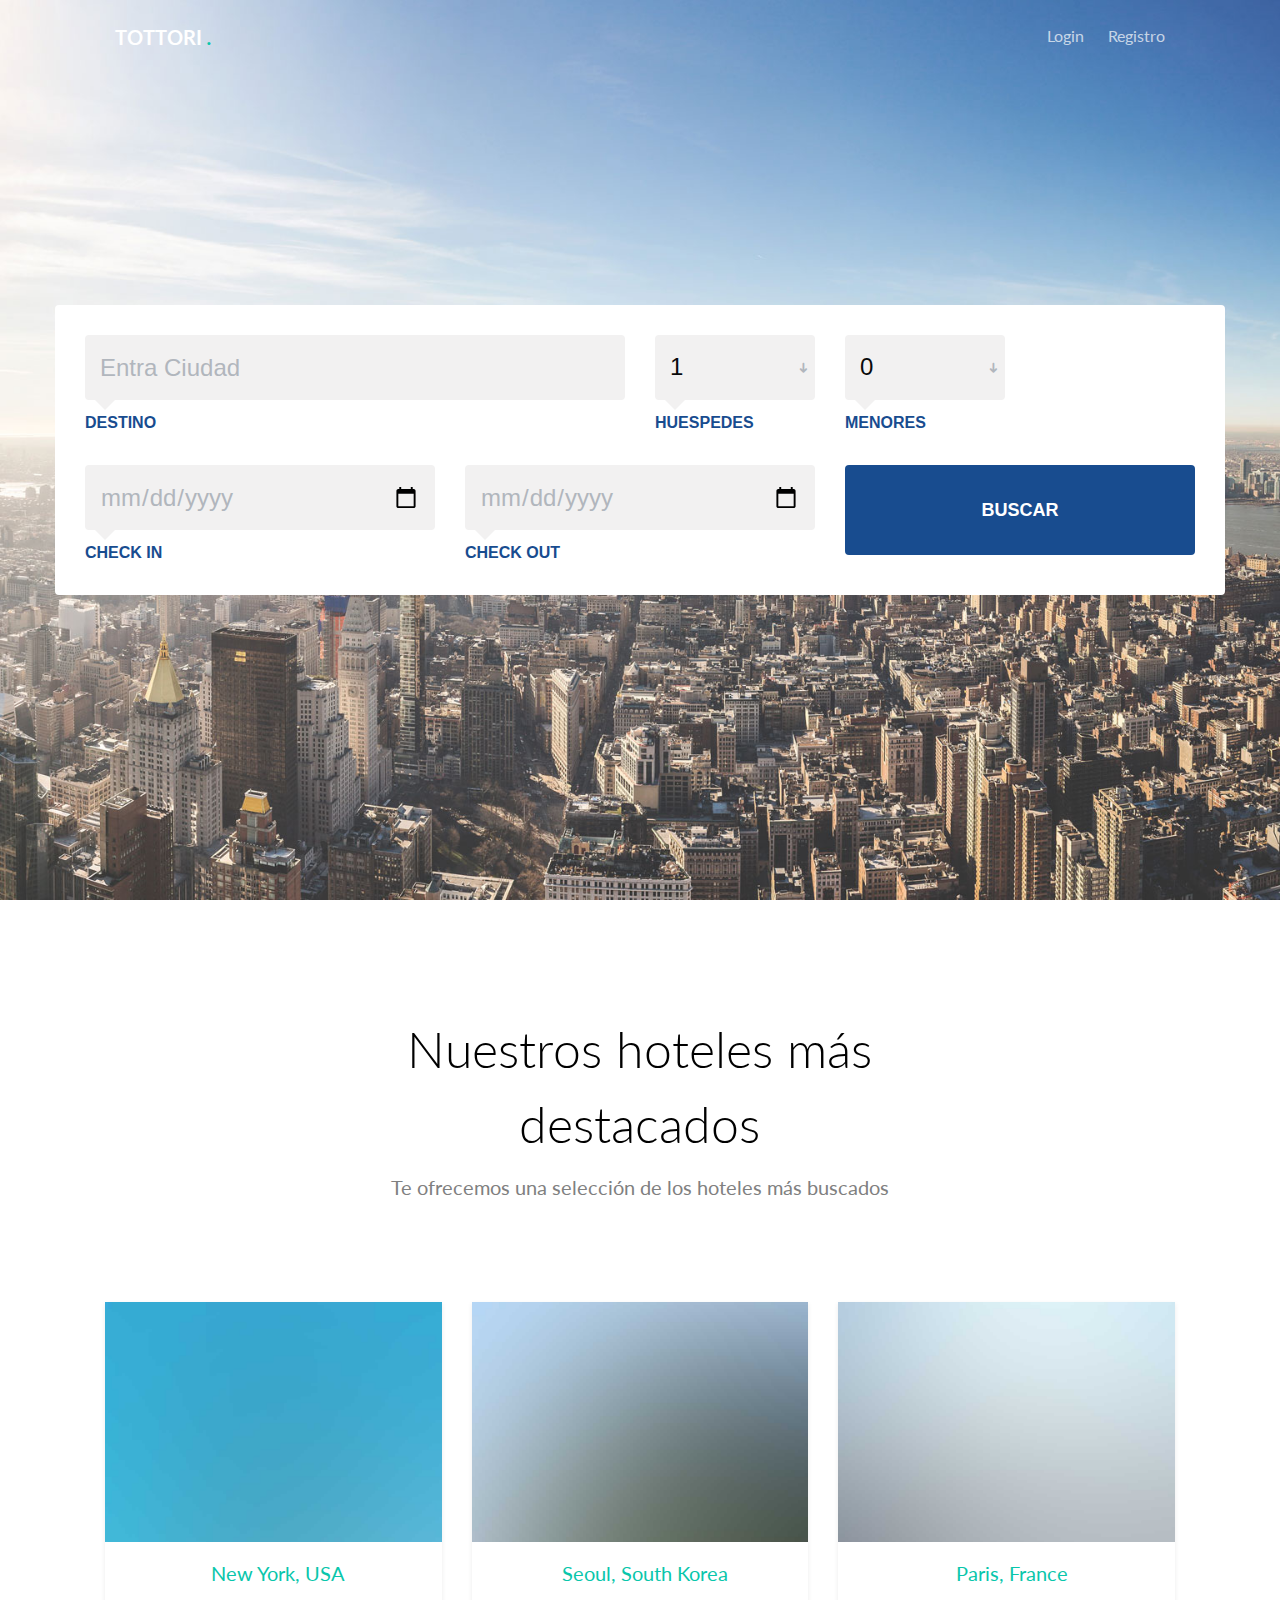
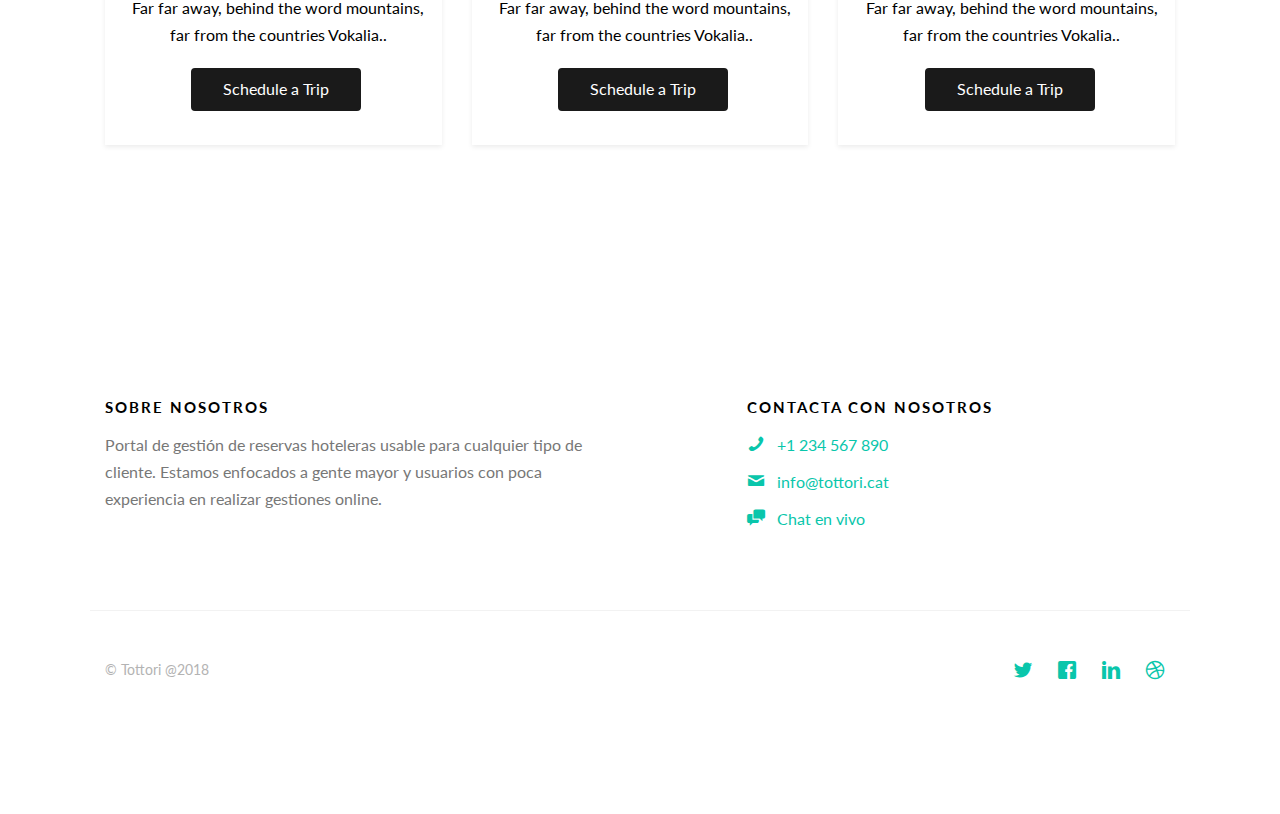
==== commit 750725b6: "Update index.html" ====
--- a/index.html
+++ b/index.html
@@ -8,7 +8,7 @@
 	<head>
 	<meta charset="utf-8">
 	<meta http-equiv="X-UA-Compatible" content="IE=edge">
-	<title>Traveler &mdash; Free Website Template, Free HTML5 Template by GetTemplates.co</title>
+	<title>Tottori</title>
 	<meta name="viewport" content="width=device-width, initial-scale=1">
 	<meta name="description" content="Free HTML5 Website Template by GetTemplates.co" />
 	<meta name="keywords" content="free website templates, free html5, free template, free bootstrap, free website template, html5, css3, mobile first, responsive" />
@@ -153,8 +153,8 @@
 		<div class="gtco-container">
 			<div class="row">
 				<div class="col-md-8 col-md-offset-2 text-center gtco-heading">
-					<h2>Most Popular Destination</h2>
-					<p>Dignissimos asperiores vitae velit veniam totam fuga molestias accusamus alias autem provident. Odit ab aliquam dolor eius.</p>
+					<h2>Nuestros hoteles más destacados</h2>
+					<p>Te ofrecemos una selección de los hoteles más buscados</p>
 				</div>
 			</div>
 			<div class="row">
@@ -213,8 +213,9 @@
 
 				<div class="col-md-6">
 					<div class="gtco-widget">
-						<h3>About Us</h3>
-						<p>Lorem ipsum dolor sit amet consectetur adipisicing elit. Tempore eos molestias quod sint ipsum possimus temporibus officia iste perspiciatis consectetur in fugiat repudiandae cum. Totam cupiditate nostrum ut neque ab?</p>
+						<h3>Sobre nosotros</h3>
+						<p>Portal de gestión de reservas hoteleras usable para cualquier tipo de cliente. Estamos enfocados a
+                            gente mayor y usuarios con poca experiencia en realizar gestiones online.</p>
 					</div>
 				</div>
 
@@ -222,11 +223,11 @@
 
 				<div class="col-md-6 col-md-push-1">
 					<div class="gtco-widget">
-						<h3>Get In Touch</h3>
+						<h3>Contacta con nosotros</h3>
 						<ul class="gtco-quick-contact">
 							<li><a href="#"><i class="icon-phone"></i> +1 234 567 890</a></li>
-							<li><a href="#"><i class="icon-mail2"></i> info@GetTemplates.co</a></li>
-							<li><a href="#"><i class="icon-chat"></i> Live Chat</a></li>
+							<li><a href="#"><i class="icon-mail2"></i> info@tottori.cat</a></li>
+							<li><a href="#"><i class="icon-chat"></i> Chat en vivo</a></li>
 						</ul>
 					</div>
 				</div>
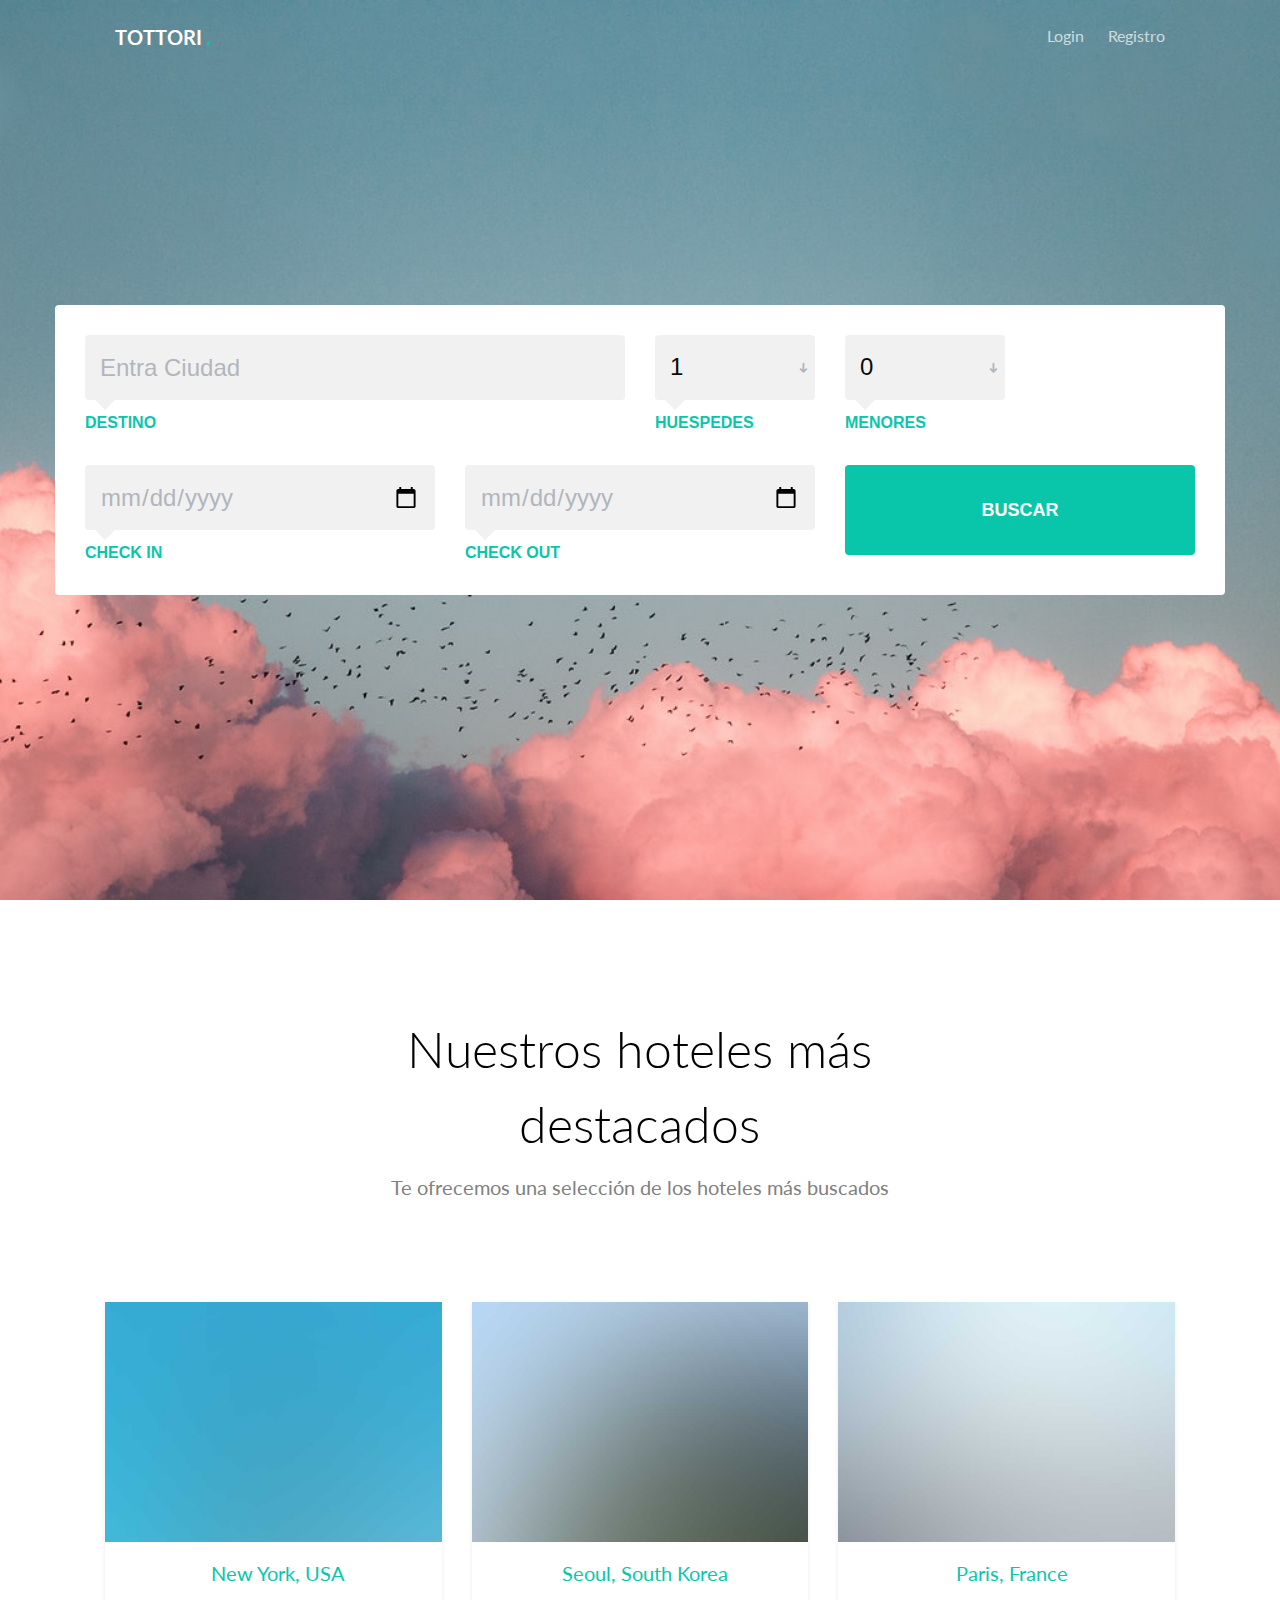
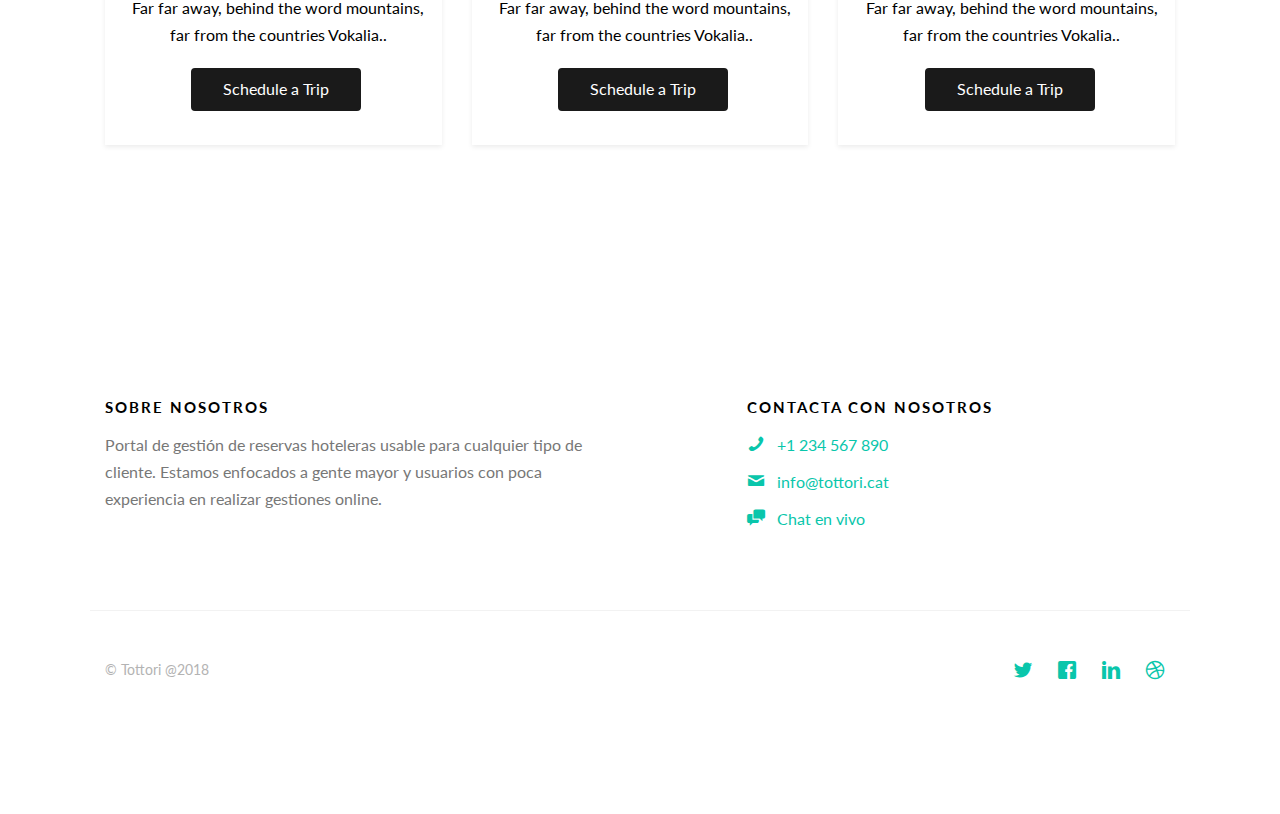
==== commit 56f5f2f9: "Add names formBooking" ====
--- a/index.html
+++ b/index.html
@@ -91,16 +91,16 @@
                     <div class="container">
                         <div class="row">
                             <div class="booking-form">
-                                <form>
+                                <form id="formBooking" method="post" action="<?php ?>">
                                     <div class="col-md-6">
                                         <div class="form-group">
-                                            <input class="form-control" type="text" placeholder="Entra Ciudad">
+                                            <input name="destino" class="form-control" type="text" placeholder="Entra Ciudad">
                                             <span class="form-label">Destino</span>
                                         </div>
                                     </div>
                                     <div class="col-md-2">
                                         <div class="form-group">
-                                            <select class="form-control">
+                                            <select name="huespedes" class="form-control">
                                                 <option>1</option>
                                                 <option>2</option>
                                                 <option>3</option>
@@ -112,7 +112,7 @@
                                     </div>
                                     <div class="col-md-2">
                                         <div class="form-group">
-                                            <select class="form-control">
+                                            <select name="menores" class="form-control">
                                                 <option>0</option>
                                                 <option>1</option>
                                                 <option>2</option>
@@ -123,13 +123,13 @@
                                     </div>
                                     <div class="col-md-4">
                                         <div class="form-group">
-                                            <input class="form-control" type="date" required>
+                                            <input name="checkin" class="form-control" type="date" required>
                                             <span class="form-label">Check In</span>
                                         </div>
                                     </div>
                                     <div class="col-md-4">
                                         <div class="form-group">
-                                            <input class="form-control" type="date" required>
+                                            <input name="checkout" class="form-control" type="date" required>
                                             <span class="form-label">Check out</span>
                                         </div>
                                     </div>
@@ -138,7 +138,6 @@
                                             <button class="submit-btn">Buscar</button>
                                         </div>
                                     </div>
-                                </form>
                             </div>
                         </div>
                     </div>
--- a/css/bookingFormStyle.css
+++ b/css/bookingFormStyle.css
@@ -14,7 +14,7 @@
 
 #booking {
   font-family: 'Montserrat', sans-serif;
-  background-image: url('../img/background.jpg');
+  background-image: url('../images/celPortada.jpg');
   background-size: cover;
   background-position: center;
   font-weight: 300;
@@ -87,7 +87,7 @@
 }
 
 .booking-form .form-label {
-  color: #184c8f;
+  color: #09C6AB;
   display: block;
   font-weight: 600;
   height: 25px;
@@ -115,7 +115,7 @@
 }
 
 .booking-form .submit-btn {
-  background: #184c8f;
+  background: #09C6AB;
   border: none;
   font-weight: 600;
   text-transform: uppercase;
@@ -125,4 +125,4 @@
   color: #fff;
   border-radius: 4px;
   display: block;
-}+}
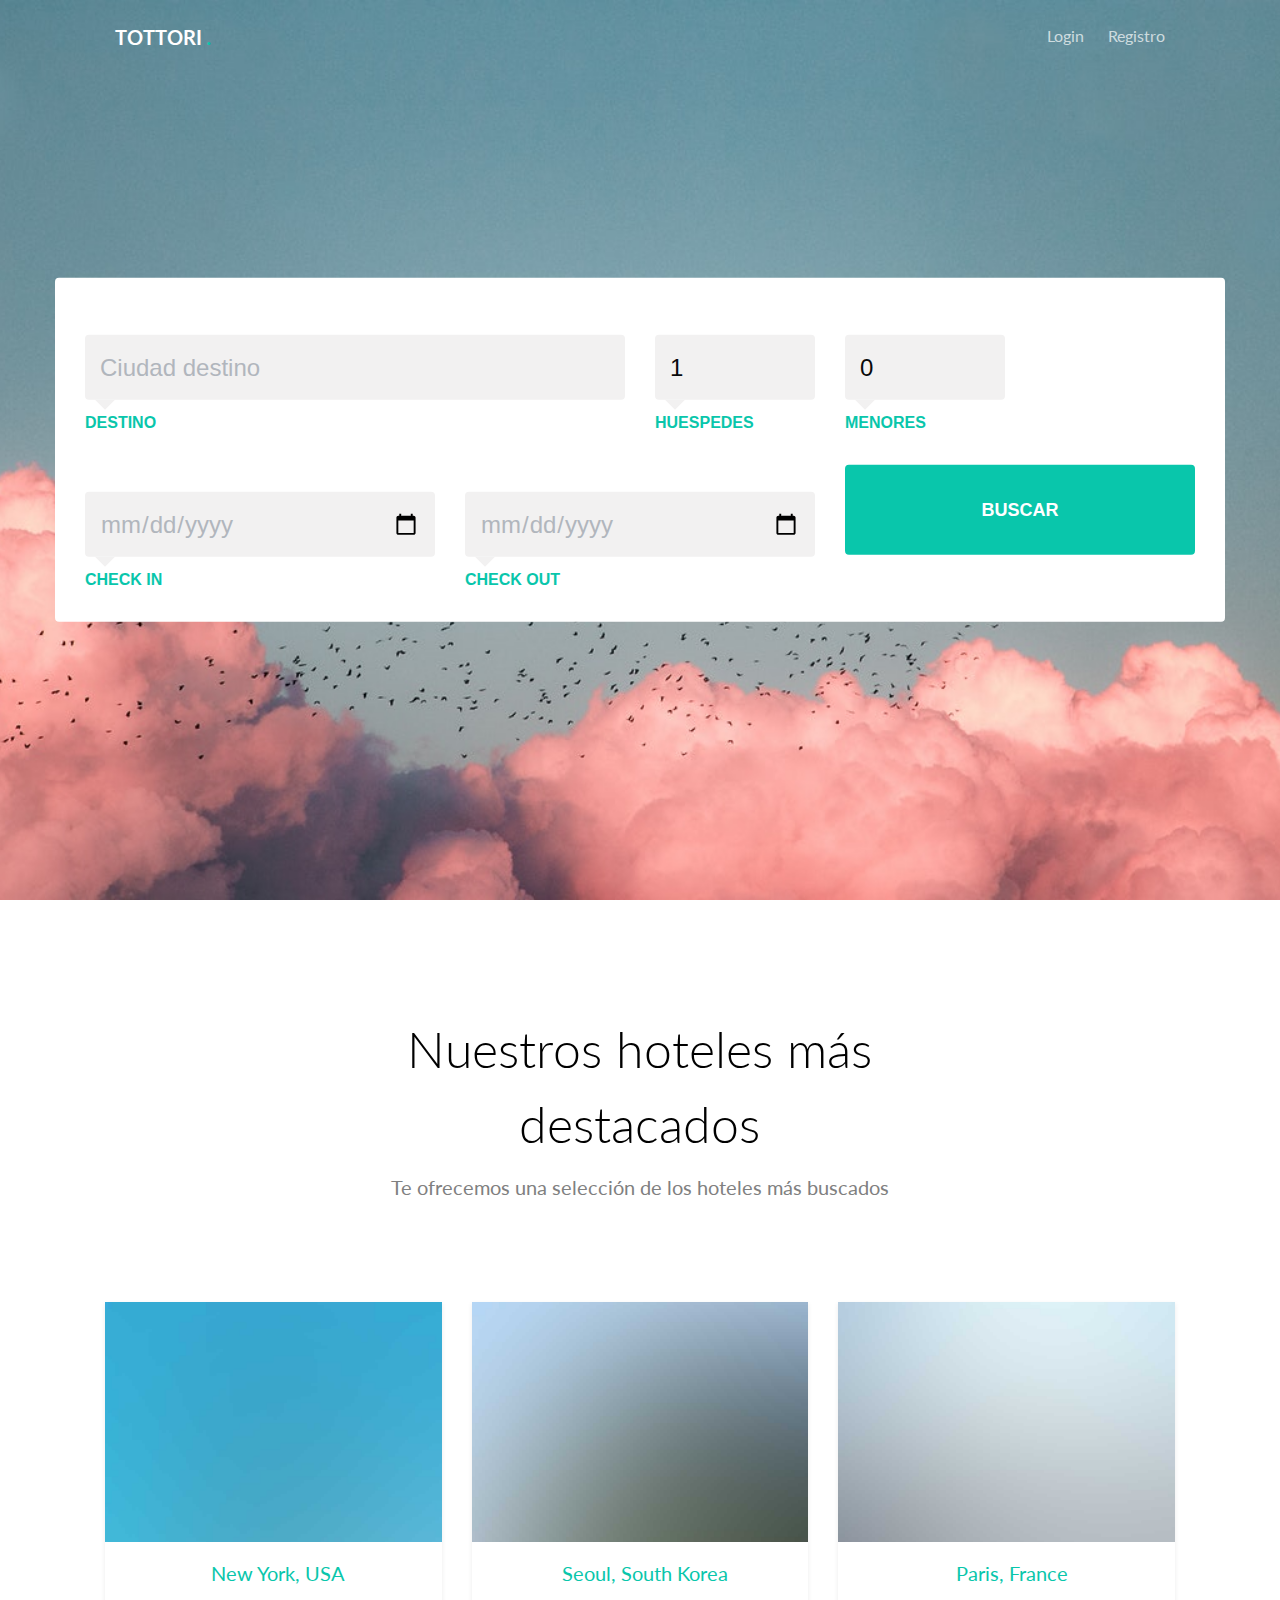
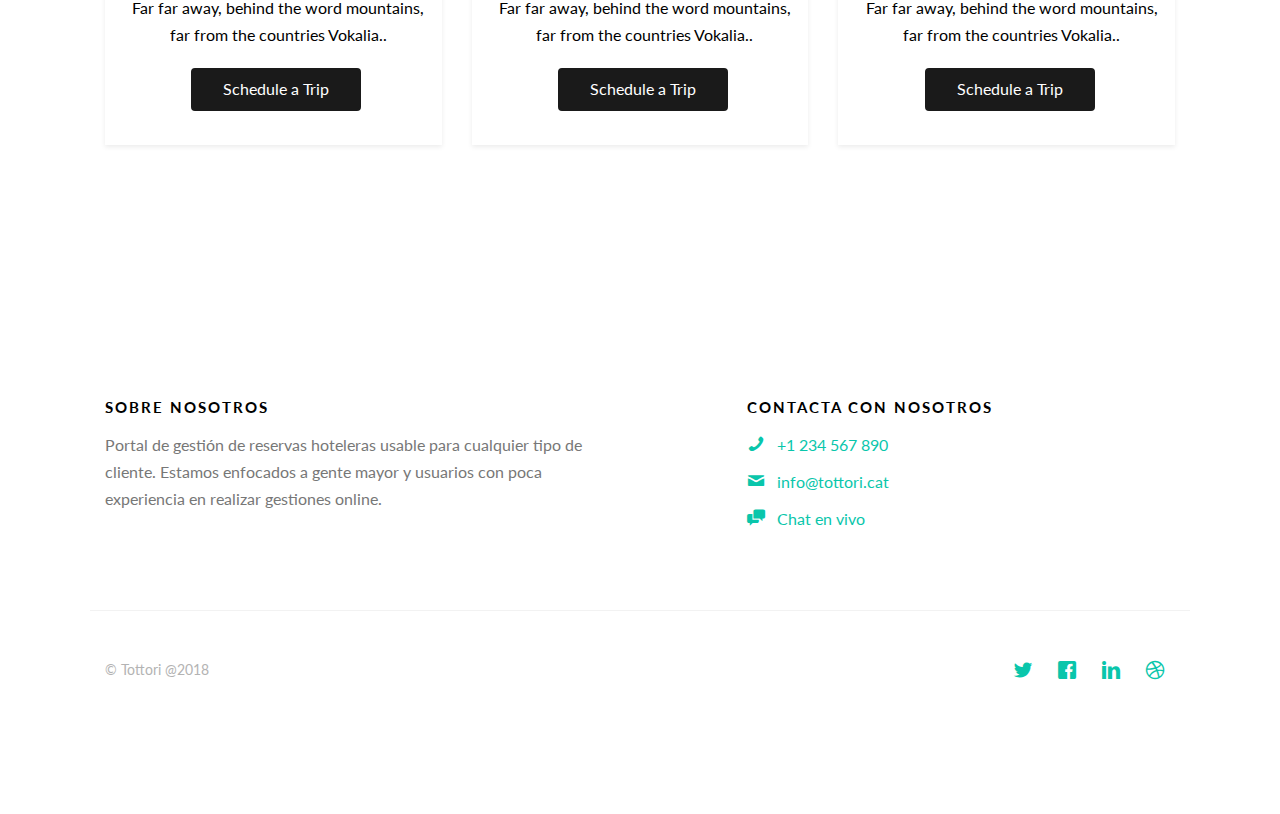
==== commit 7447cd5e: "Añadir atribut label y name al form del booking" ====
--- a/index.html
+++ b/index.html
@@ -1,9 +1,4 @@
 <!DOCTYPE HTML>
-<!--
-	Aesthetic by gettemplates.co
-	Twitter: http://twitter.com/gettemplateco
-	URL: http://gettemplates.co
--->
 <html>
 	<head>
 	<meta charset="utf-8">
@@ -94,41 +89,44 @@
                                 <form id="formBooking" method="post" action="<?php ?>">
                                     <div class="col-md-6">
                                         <div class="form-group">
-                                            <input name="destino" class="form-control" type="text" placeholder="Entra Ciudad">
+                                            <label for="destino"></label>
+                                            <input name="destino" class="form-control" type="text" placeholder="Ciudad destino">
                                             <span class="form-label">Destino</span>
                                         </div>
                                     </div>
                                     <div class="col-md-2">
                                         <div class="form-group">
+                                            <label for="huespedes"></label>
                                             <select name="huespedes" class="form-control">
                                                 <option>1</option>
                                                 <option>2</option>
                                                 <option>3</option>
                                                 <option>4</option>
                                             </select>
-                                            <span class="select-arrow"></span>
                                             <span class="form-label">Huespedes</span>
                                         </div>
                                     </div>
                                     <div class="col-md-2">
                                         <div class="form-group">
+                                            <label for="menores"></label>
                                             <select name="menores" class="form-control">
                                                 <option>0</option>
                                                 <option>1</option>
                                                 <option>2</option>
                                             </select>
-                                            <span class="select-arrow"></span>
                                             <span class="form-label">Menores</span>
                                         </div>
                                     </div>
                                     <div class="col-md-4">
                                         <div class="form-group">
+                                            <label for="checkin"></label>
                                             <input name="checkin" class="form-control" type="date" required>
                                             <span class="form-label">Check In</span>
                                         </div>
                                     </div>
                                     <div class="col-md-4">
                                         <div class="form-group">
+                                            <label for="checkout"></label>
                                             <input name="checkout" class="form-control" type="date" required>
                                             <span class="form-label">Check out</span>
                                         </div>
--- a/css/style.css
+++ b/css/style.css
@@ -102,6 +102,13 @@
   padding: 20px 0;
   z-index: 1001;
 }
+
+.fonsBlanc{
+  background-color: white;
+  padding: 30px 0;
+  border-radius: 6px;
+}
+
 @media screen and (max-width: 768px) {
   .gtco-nav {
     padding: 20px 0;
